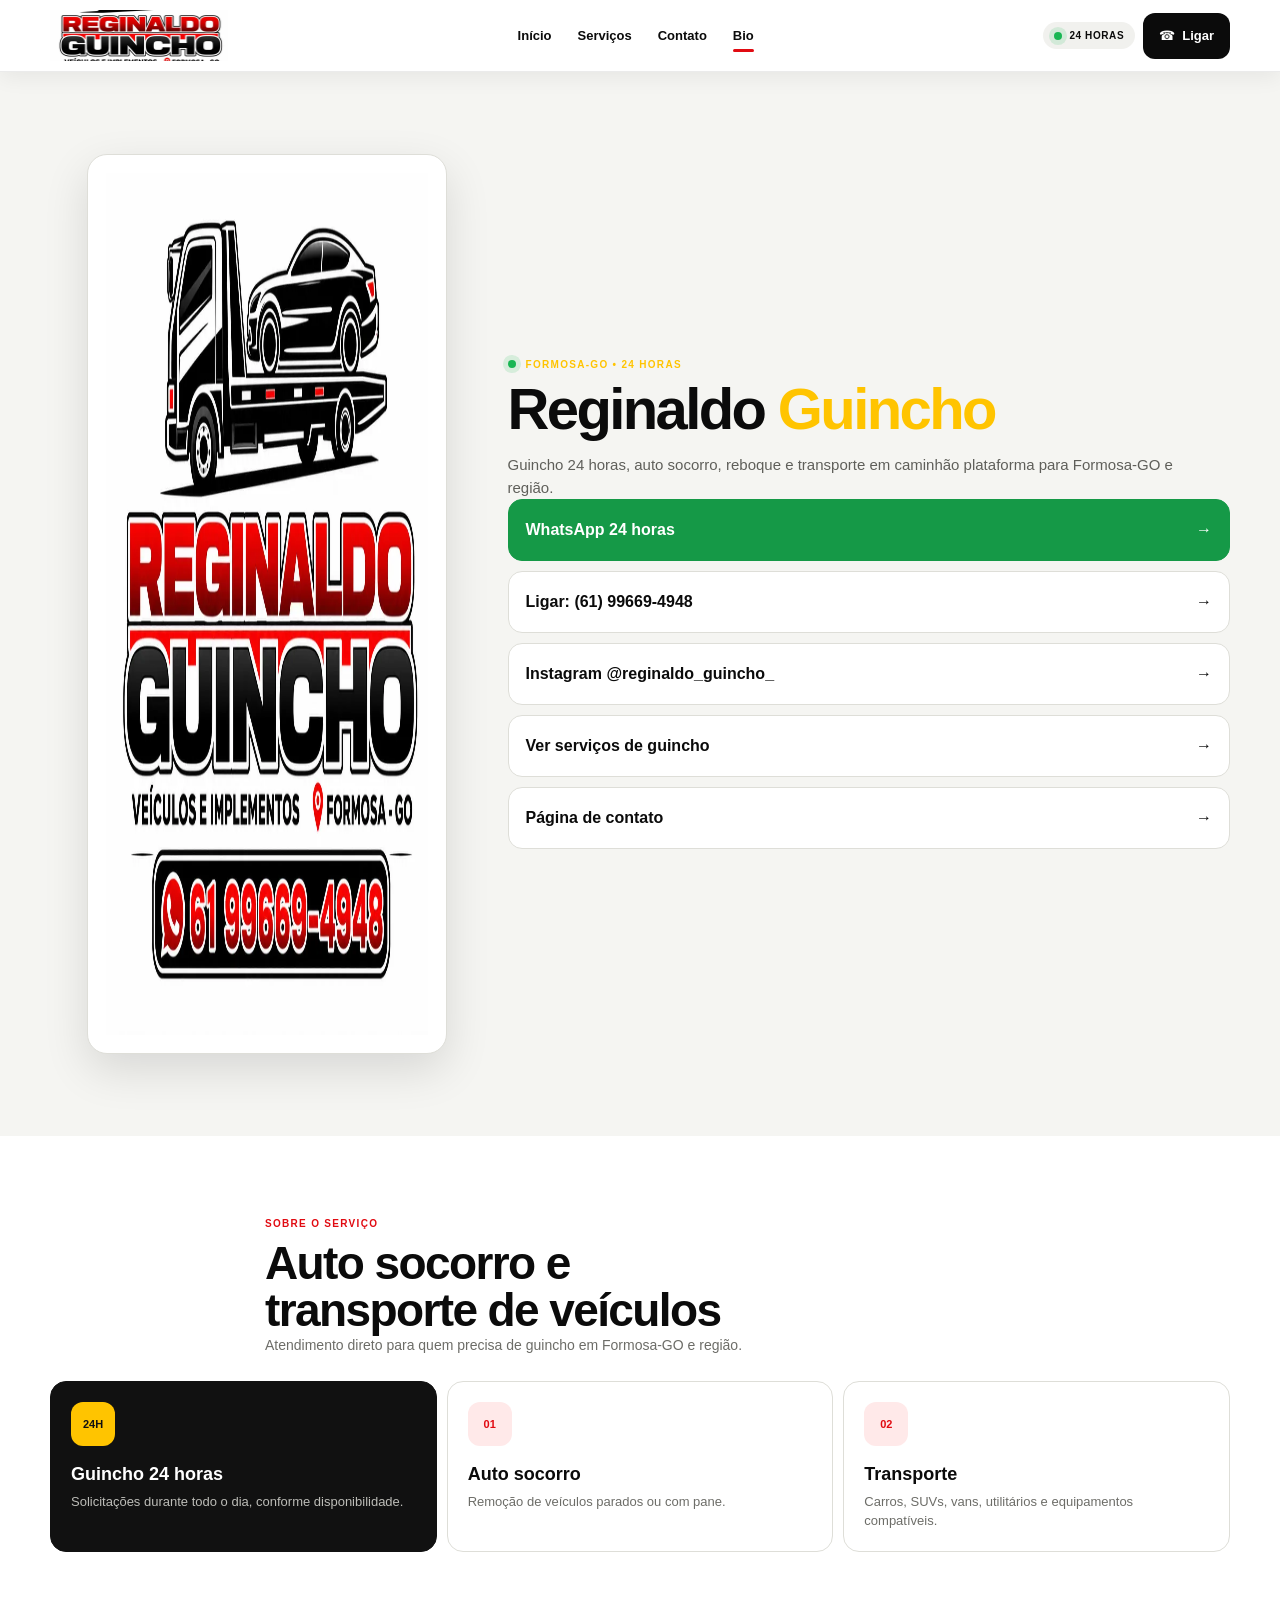
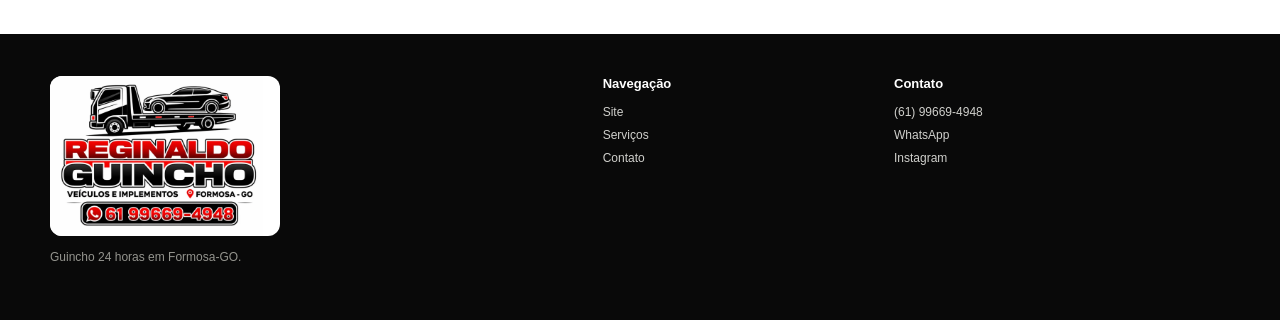
==== bio/index.html @ 0c622125 "feat: add bio link page" ====
<!doctype html><html lang="pt-BR"><head><meta charset="utf-8"><meta name="viewport" content="width=device-width,initial-scale=1,viewport-fit=cover"><title>Reginaldo Guincho | Bio e Links | Formosa-GO</title><meta name="description" content="Bio oficial do Reginaldo Guincho em Formosa-GO. Guincho 24 horas, auto socorro e reboque. Telefone e WhatsApp: (61) 99669-4948."><meta name="robots" content="index,follow,max-image-preview:large"><meta name="theme-color" content="#0b0b0b"><link rel="canonical" href="/bio/"><meta property="og:type" content="profile"><meta property="og:locale" content="pt_BR"><meta property="og:title" content="Reginaldo Guincho | Bio e Links"><meta property="og:description" content="Guincho 24h e auto socorro em Formosa-GO. (61) 99669-4948."><meta property="og:image" content="/assets/logo-reginaldo-guincho.webp"><link rel="icon" href="/assets/favicon-32.png"><link rel="stylesheet" href="/styles.css"><script type="application/ld+json">{"@context":"https://schema.org","@type":"ProfilePage","mainEntity":{"@type":"Organization","name":"Reginaldo Guincho","telephone":"+55 61 99669-4948","areaServed":"Formosa-GO e região","sameAs":["https://www.instagram.com/reginaldo_guincho_"]}}</script></head><body><header class="site-header"><div class="header-inner"><a class="brand" href="/"><img src="/assets/logo-cabecalho.webp" alt="Reginaldo Guincho" width="620" height="170"></a><nav class="desktop-nav" aria-label="Navegação principal"><a href="/">Início</a><a href="/servicos/">Serviços</a><a href="/contato/">Contato</a><a href="/bio/" aria-current="page">Bio</a></nav><div class="header-actions"><span class="open-24h"><i></i>24 HORAS</span><a class="header-call track-call" href="tel:+5561996694948">☎ <strong>Ligar</strong></a></div></div></header><main id="conteudo"><section class="content-section quick-help"><div class="page-width bio-profile"><img class="bio-logo" src="/assets/logo-reginaldo-guincho.webp" alt="Logo Reginaldo Guincho - Veículos e Implementos" width="1200" height="900"><div><p class="eyebrow"><span class="pulse-dot"></span>FORMOSA-GO • 24 HORAS</p><h1>Reginaldo <mark>Guincho</mark></h1><p class="hero-copy" style="color:#5f5f5a">Guincho 24 horas, auto socorro, reboque e transporte em caminhão plataforma para Formosa-GO e região.</p><div class="bio-links"><a class="bio-link primary track-whatsapp track-cta" data-location="bio_whatsapp" href="https://wa.me/5561996694948?text=Ol%C3%A1%2C%20Reginaldo!%20Preciso%20de%20guincho." target="_blank" rel="noopener noreferrer">WhatsApp 24 horas <span>→</span></a><a class="bio-link track-call track-cta" data-location="bio_phone" href="tel:+5561996694948">Ligar: (61) 99669-4948 <span>→</span></a><a class="bio-link track-instagram" data-location="bio_instagram" href="https://www.instagram.com/reginaldo_guincho_?utm_source=qr" target="_blank" rel="noopener noreferrer">Instagram @reginaldo_guincho_ <span>→</span></a><a class="bio-link" href="/servicos/">Ver serviços de guincho <span>→</span></a><a class="bio-link" href="/contato/">Página de contato <span>→</span></a></div></div></div></section><section class="content-section"><div class="page-width section-heading"><p class="kicker">SOBRE O SERVIÇO</p><h2>Auto socorro e transporte de veículos</h2><p>Atendimento direto para quem precisa de guincho em Formosa-GO e região.</p></div><div class="page-width services-grid"><article class="service-card featured"><span>24H</span><h3>Guincho 24 horas</h3><p>Solicitações durante todo o dia, conforme disponibilidade.</p></article><article class="service-card"><span>01</span><h3>Auto socorro</h3><p>Remoção de veículos parados ou com pane.</p></article><article class="service-card"><span>02</span><h3>Transporte</h3><p>Carros, SUVs, vans, utilitários e equipamentos compatíveis.</p></article></div></section></main><footer class="footer"><div class="page-width footer-grid"><div class="footer-brand"><img src="/assets/logo-reginaldo-guincho.webp" alt="Reginaldo Guincho" width="1200" height="900"><p>Guincho 24 horas em Formosa-GO.</p></div><nav class="footer-links"><strong>Navegação</strong><a href="/">Site</a><a href="/servicos/">Serviços</a><a href="/contato/">Contato</a></nav><div class="footer-contact"><strong>Contato</strong><a href="tel:+5561996694948">(61) 99669-4948</a><a href="https://wa.me/5561996694948">WhatsApp</a><a href="https://www.instagram.com/reginaldo_guincho_?utm_source=qr">Instagram</a></div></div></footer><nav class="mobile-contact-bar"><a class="mobile-call track-call" href="tel:+5561996694948">☎ <strong>LIGAR</strong></a><a class="mobile-whatsapp track-whatsapp" href="https://wa.me/5561996694948" target="_blank" rel="noopener noreferrer">◉ <strong>WHATSAPP</strong></a></nav><script src="/script.js" defer></script></body></html>
---- styles.css ----
:root{--black:#0b0b0b;--black2:#161616;--red:#e10b12;--red2:#a40006;--yellow:#ffc400;--green:#159947;--white:#fff;--off:#f5f5f2;--gray:#6d6d68;--line:#deded8;--max:1180px;--radius:18px;--shadow:0 16px 45px rgba(0,0,0,.12)}*{box-sizing:border-box}html{scroll-behavior:smooth;scroll-padding-top:82px}body{margin:0;padding-bottom:72px;overflow-x:hidden;background:var(--white);color:var(--black);font-family:Arial,Helvetica,sans-serif;-webkit-font-smoothing:antialiased}body.modal-open{overflow:hidden}img{display:block;max-width:100%}a{color:inherit;text-decoration:none}button{font:inherit}button,a{-webkit-tap-highlight-color:transparent}.page-width{width:min(calc(100% - 30px),var(--max));margin-inline:auto}.skip-link{position:fixed;z-index:9999;left:12px;top:-80px;padding:12px 16px;border-radius:10px;background:var(--yellow);font-weight:900}.skip-link:focus{top:12px}:focus-visible{outline:3px solid var(--yellow);outline-offset:3px}.site-header{position:sticky;z-index:80;top:0;height:72px;border-bottom:1px solid rgba(0,0,0,.08);background:rgba(255,255,255,.96);backdrop-filter:blur(14px);box-shadow:0 6px 20px rgba(0,0,0,.06)}.header-inner{width:min(calc(100% - 24px),var(--max));height:100%;margin:auto;display:flex;align-items:center;justify-content:space-between;gap:14px}.brand{display:flex;align-items:center;min-width:0}.brand img{width:150px;height:52px;object-fit:contain;object-position:left center}.desktop-nav{display:none;align-items:center;gap:26px;font-size:13px;font-weight:800}.desktop-nav a{position:relative;padding:26px 0}.desktop-nav a[aria-current=page]:after,.desktop-nav a:hover:after{content:"";position:absolute;left:0;right:0;bottom:17px;height:3px;border-radius:3px;background:var(--red)}.header-actions{display:flex;align-items:center;gap:8px}.open-24h{display:none;align-items:center;gap:7px;padding:8px 11px;border-radius:999px;background:#f1f1ee;font-size:10px;font-weight:900;letter-spacing:.06em}.open-24h i,.status-live,.pulse-dot{width:8px;height:8px;border-radius:50%;background:#19b653;box-shadow:0 0 0 5px rgba(25,182,83,.14)}.header-call{min-height:46px;display:flex;align-items:center;gap:7px;padding:0 13px;border-radius:12px;color:#fff;background:var(--black);font-size:13px}.hero{background:var(--black)}.hero-media{position:relative;height:240px;overflow:hidden;background:#222}.hero-media:after{content:"";position:absolute;inset:35% 0 0;background:linear-gradient(transparent,rgba(0,0,0,.68));pointer-events:none}.hero-media img{width:100%;height:100%;object-fit:cover;object-position:center}.photo-label{position:absolute;z-index:2;left:14px;bottom:12px;padding:7px 9px;border:1px solid rgba(255,255,255,.25);border-radius:8px;color:#fff;background:rgba(0,0,0,.58);font-size:9px;font-weight:900;letter-spacing:.1em}.hero-panel{color:#fff;background:radial-gradient(circle at 90% 10%,#2a2a2a 0,#0b0b0b 42%)}.hero-content{padding:28px 0 34px}.eyebrow,.kicker{margin:0 0 11px;color:var(--red);font-size:10px;font-weight:900;letter-spacing:.13em;text-transform:uppercase}.eyebrow{display:flex;align-items:center;gap:10px;color:var(--yellow)}h1,h2,h3,p{overflow-wrap:anywhere}h1{max-width:780px;margin:0;font-size:clamp(38px,10.5vw,58px);line-height:.97;letter-spacing:-.045em;text-wrap:balance}h1 mark{padding:0;color:var(--yellow);background:none}.hero-copy{max-width:680px;margin:16px 0 0;color:#d3d3ce;font-size:15px;line-height:1.55}.hero-actions{display:grid;gap:10px;margin-top:23px}.action-button{min-height:66px;display:flex;align-items:center;gap:12px;padding:10px 14px;border-radius:15px;font-weight:900;box-shadow:0 12px 26px rgba(0,0,0,.2)}.action-icon{flex:0 0 42px;width:42px;height:42px;display:grid;place-items:center;border-radius:50%;font-size:20px}.action-button small,.action-button strong{display:block}.action-button small{margin-bottom:3px;font-size:9px;letter-spacing:.08em}.action-button strong{font-size:17px}.action-call{color:#0b0b0b;background:linear-gradient(135deg,#ffd64a,var(--yellow))}.action-call .action-icon{color:#fff;background:#0b0b0b}.action-whatsapp{color:#fff;background:linear-gradient(135deg,#22bf5c,#087e35)}.action-whatsapp .action-icon{color:#087e35;background:#fff}.hero-trust{display:grid;grid-template-columns:1fr 1fr;gap:9px 12px;margin:20px 0 0;padding:0;list-style:none;color:#e8e8e4;font-size:11px;font-weight:800}.emergency-strip{border-bottom:1px solid var(--line);background:#fff}.emergency-grid{display:grid;grid-template-columns:1fr 1fr}.emergency-grid>div{min-height:82px;display:flex;align-items:center;gap:10px;padding:14px 7px;border-bottom:1px solid #eee}.emergency-grid>div:nth-child(odd){border-right:1px solid #eee}.emergency-grid>div>span{flex:0 0 31px;display:grid;place-items:center;width:31px;height:31px;border-radius:10px;color:var(--red);background:#fff0f0;font-weight:900}.emergency-grid p,.emergency-grid small,.emergency-grid strong{margin:0;display:block}.emergency-grid small{color:#8a8a84;font-size:8px;font-weight:900;letter-spacing:.09em}.emergency-grid strong{margin-top:3px;font-size:11px}.content-section{padding:58px 0}.split-heading,.local-layout{display:grid;gap:18px}.split-heading h2,.section-heading h2,.local-layout h2{margin:0;font-size:clamp(30px,8.7vw,46px);line-height:1.02;letter-spacing:-.035em;text-wrap:balance}.split-heading>p,.section-heading>p:last-child,.local-layout>div>p{margin:0;color:var(--gray);font-size:14px;line-height:1.58}.section-heading{max-width:750px;margin-bottom:25px}.steps-grid,.services-grid{display:grid;gap:10px}.steps-grid article{display:flex;align-items:center;gap:14px;min-height:90px;padding:15px;border:1px solid var(--line);border-radius:15px;background:#fff}.steps-grid article>span{flex:0 0 43px;display:grid;place-items:center;width:43px;height:43px;border-radius:13px;color:#fff;background:#111;font-size:12px;font-weight:900}.steps-grid h3,.steps-grid p{margin:0}.steps-grid h3{font-size:15px}.steps-grid p{margin-top:4px;color:var(--gray);font-size:12px;line-height:1.4}.wide-cta,.outline-cta{min-height:56px;display:flex;align-items:center;justify-content:space-between;margin-top:12px;padding:0 18px;border-radius:13px;font-size:14px;font-weight:900}.wide-cta{color:#fff;background:var(--green)}.outline-cta{border:2px solid #111;background:#fff}.services-preview,.quick-help,.faq-section{background:var(--off)}.services-grid{grid-template-columns:1fr}.service-card{min-height:152px;padding:20px;border:1px solid var(--line);border-radius:16px;background:#fff}.service-card>span{display:grid;place-items:center;width:44px;height:44px;margin-bottom:18px;border-radius:12px;color:var(--red);background:#ffe9e9;font-size:11px;font-weight:900}.service-card h3,.service-card p{margin:0}.service-card h3{font-size:18px}.service-card p{margin-top:8px;color:var(--gray);font-size:13px;line-height:1.45}.service-card.featured{color:#fff;border-color:#111;background:#111}.service-card.featured>span{color:#111;background:var(--yellow)}.service-card.featured p{color:#bdbdb8}.center-action{display:flex;justify-content:center;margin-top:12px}.gallery-section{color:#fff;background:#111}.light-heading .kicker{color:var(--yellow)}.light-heading>p:last-child{color:#aaa}.gallery-grid{display:grid;grid-template-columns:1fr 1fr;gap:8px}.gallery-item{position:relative;min-width:0;aspect-ratio:1/.86;padding:0;overflow:hidden;border:0;border-radius:13px;cursor:zoom-in;background:#2b2b2b}.gallery-main{grid-column:1/-1;aspect-ratio:16/10}.gallery-item img{width:100%;height:100%;object-fit:cover}.gallery-item:after{content:"";position:absolute;inset:45% 0 0;background:linear-gradient(transparent,rgba(0,0,0,.78));pointer-events:none}.gallery-item>span{position:absolute;z-index:2;left:10px;right:9px;bottom:9px;display:flex;align-items:center;justify-content:space-between;gap:8px;color:#fff;font-size:10px;font-weight:900;text-align:left}.gallery-item b{display:grid;place-items:center;width:26px;height:26px;border-radius:50%;background:rgba(255,255,255,.18);font-size:16px}.local-section{background:#fff}.contact-card{padding:22px;border-radius:18px;color:#fff;background:#111;box-shadow:var(--shadow)}.contact-card-label{display:inline-block;margin-bottom:11px;color:var(--yellow);font-size:9px;font-weight:900;letter-spacing:.11em}.contact-card h3{margin:0 0 15px;font-size:24px}.contact-line{min-height:53px;display:flex;align-items:center;gap:11px;margin-top:8px;padding:0 14px;border-radius:12px;background:#242424}.contact-line.whatsapp{background:#087e35}.contact-line.instagram{background:#343434}.faq-list{display:grid;gap:8px}.faq-list details{border:1px solid var(--line);border-radius:14px;background:#fff}.faq-list summary{padding:17px;cursor:pointer;font-size:14px;font-weight:900}.faq-list p{margin:0;padding:0 17px 17px;color:var(--gray);font-size:13px;line-height:1.5}.footer{padding:42px 0 92px;color:#d7d7d2;background:#090909}.footer-grid{display:grid;gap:30px}.footer-brand img{width:230px;max-height:160px;object-fit:contain;object-position:left center;background:#fff;border-radius:12px}.footer-brand p{max-width:400px;color:#94948e;font-size:12px;line-height:1.5}.footer-links,.footer-contact{display:flex;flex-direction:column;gap:9px;font-size:12px}.footer-links strong,.footer-contact strong{margin-bottom:5px;color:#fff;font-size:13px}.footer-links a,.footer-contact a{color:#d0d0cc}.footer-contact span{color:#8e8e88}.footer-bottom{margin-top:28px;padding-top:18px;border-top:1px solid #272727;color:#777;font-size:11px}.mobile-contact-bar{position:fixed;z-index:90;left:0;right:0;bottom:0;height:64px;padding-bottom:env(safe-area-inset-bottom);display:grid;grid-template-columns:1fr 1.18fr;box-shadow:0 -8px 25px rgba(0,0,0,.2)}.mobile-contact-bar a{display:flex;align-items:center;justify-content:center;gap:8px;color:#fff;font-size:12px}.mobile-call{background:#111}.mobile-whatsapp{background:#0a8e3d}.lightbox[hidden]{display:none}.lightbox{position:fixed;z-index:999;inset:0;display:grid;place-items:center;padding:18px;background:rgba(0,0,0,.92)}.lightbox figure{max-width:960px;margin:0;color:#fff}.lightbox img{max-height:78vh;border-radius:13px}.lightbox figcaption{padding-top:10px;text-align:center;font-size:12px}.lightbox-close{position:fixed;top:15px;right:15px;width:45px;height:45px;border:0;border-radius:50%;color:#111;background:#fff;font-size:26px}.page-hero{padding:44px 0;color:#fff;background:#111}.page-hero-grid{display:grid;gap:28px}.page-hero h1{font-size:clamp(36px,9vw,58px)}.page-hero p{max-width:680px;color:#c8c8c3;line-height:1.55}.page-hero-actions{display:grid;gap:10px;margin-top:20px}.page-hero-image{overflow:hidden;border-radius:18px;box-shadow:0 20px 45px rgba(0,0,0,.25)}.page-hero-image img{width:100%;aspect-ratio:16/10;object-fit:cover}.service-detail-list{display:grid;gap:10px}.service-detail-list article{display:grid;grid-template-columns:54px 1fr;gap:15px;padding:18px;border:1px solid var(--line);border-radius:16px;background:#fff}.service-detail-icon{display:grid;place-items:center;width:50px;height:50px;border-radius:14px;color:#fff;background:#111;font-size:11px;font-weight:900}.service-detail-list h2,.service-detail-list p{margin:0}.service-detail-list h2{font-size:19px}.service-detail-list p{margin-top:7px;color:var(--gray);font-size:13px;line-height:1.5}.keyword-line{font-size:11px!important;font-weight:700}.dark-section{color:#fff;background:#111}.dark-section .split-heading>p{color:#aaa}.info-cards{display:grid;grid-template-columns:1fr 1fr;gap:9px}.info-cards article{padding:17px;border:1px solid #303030;border-radius:14px;background:#191919}.info-cards strong{color:var(--yellow);font-size:11px}.info-cards h3{margin:10px 0 0;font-size:15px}.info-cards p{margin:6px 0 0;color:#aaa;font-size:11px;line-height:1.4}.bio-links{display:grid;gap:10px}.bio-link{min-height:62px;display:flex;align-items:center;justify-content:space-between;padding:0 17px;border:1px solid var(--line);border-radius:14px;background:#fff;font-weight:900}.bio-link.primary{color:#fff;border-color:var(--green);background:var(--green)}.bio-profile{display:grid;gap:24px;align-items:center}.bio-logo{max-width:360px;margin:auto;padding:18px;border:1px solid var(--line);border-radius:20px;background:#fff;box-shadow:var(--shadow)}.contact-methods{display:grid;gap:10px}.contact-method{padding:18px;border:1px solid var(--line);border-radius:16px;background:#fff}.contact-method small,.contact-method strong{display:block}.contact-method small{color:var(--gray);font-size:10px;font-weight:900;letter-spacing:.09em}.contact-method strong{margin-top:7px;font-size:20px}.not-found{min-height:70vh;display:grid;place-items:center;padding:50px 0;text-align:center}.not-found h1{margin:auto;font-size:70px}.not-found p{color:var(--gray)}@media(min-width:700px){body{padding-bottom:0}.brand img{width:178px}.open-24h{display:flex}.hero-media{height:380px}.hero-actions,.page-hero-actions{grid-template-columns:1fr 1fr;max-width:760px}.hero-trust{grid-template-columns:repeat(4,auto);justify-content:start;gap:20px}.emergency-grid{grid-template-columns:repeat(4,1fr)}.emergency-grid>div{border-bottom:0;border-right:1px solid #eee!important}.emergency-grid>div:last-child{border-right:0!important}.split-heading{grid-template-columns:1.2fr .8fr;align-items:end}.steps-grid{grid-template-columns:repeat(3,1fr)}.steps-grid article{min-height:112px}.services-grid{grid-template-columns:repeat(3,1fr)}.gallery-grid{grid-template-columns:repeat(4,1fr)}.gallery-main{grid-column:span 2;grid-row:span 2}.local-layout{grid-template-columns:1.25fr .75fr;align-items:center}.footer-grid{grid-template-columns:1.4fr .7fr .9fr}.mobile-contact-bar{display:none}.footer{padding-bottom:42px}.page-hero-grid{grid-template-columns:1.05fr .95fr;align-items:center}.info-cards{grid-template-columns:repeat(4,1fr)}.contact-methods{grid-template-columns:repeat(3,1fr)}.bio-profile{grid-template-columns:.75fr 1.25fr}}@media(min-width:940px){.desktop-nav{display:flex}.header-call{padding-inline:16px}.hero{display:grid;grid-template-columns:1fr 1fr;min-height:620px}.hero-media{height:auto;min-height:620px;order:2}.hero-panel{display:flex;align-items:center}.hero-content{padding:70px 0}.hero-panel .page-width{width:min(calc(100% - 50px),560px);margin-left:auto;margin-right:25px}.hero h1{font-size:62px}.content-section{padding:82px 0}.service-detail-list article{grid-template-columns:70px 1fr;padding:24px}.service-detail-icon{width:58px;height:58px}.service-detail-list h2{font-size:23px}}
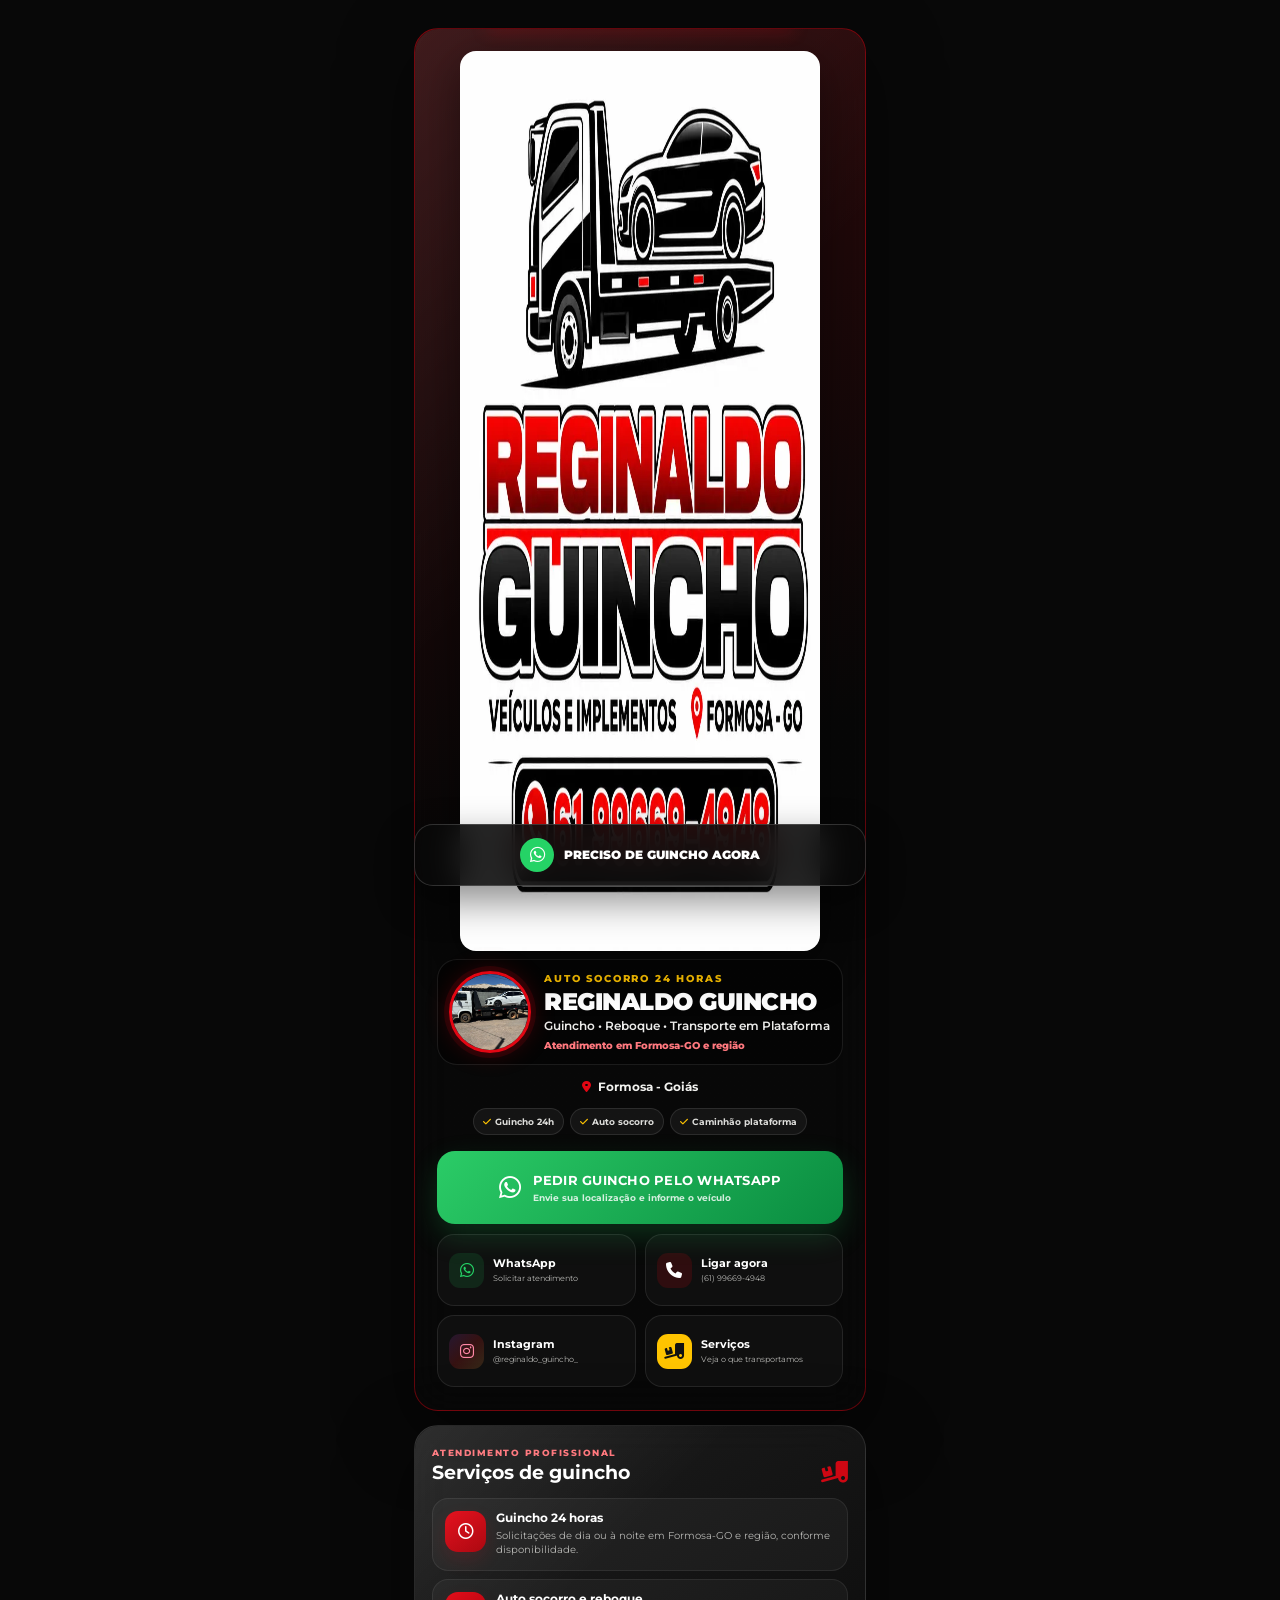
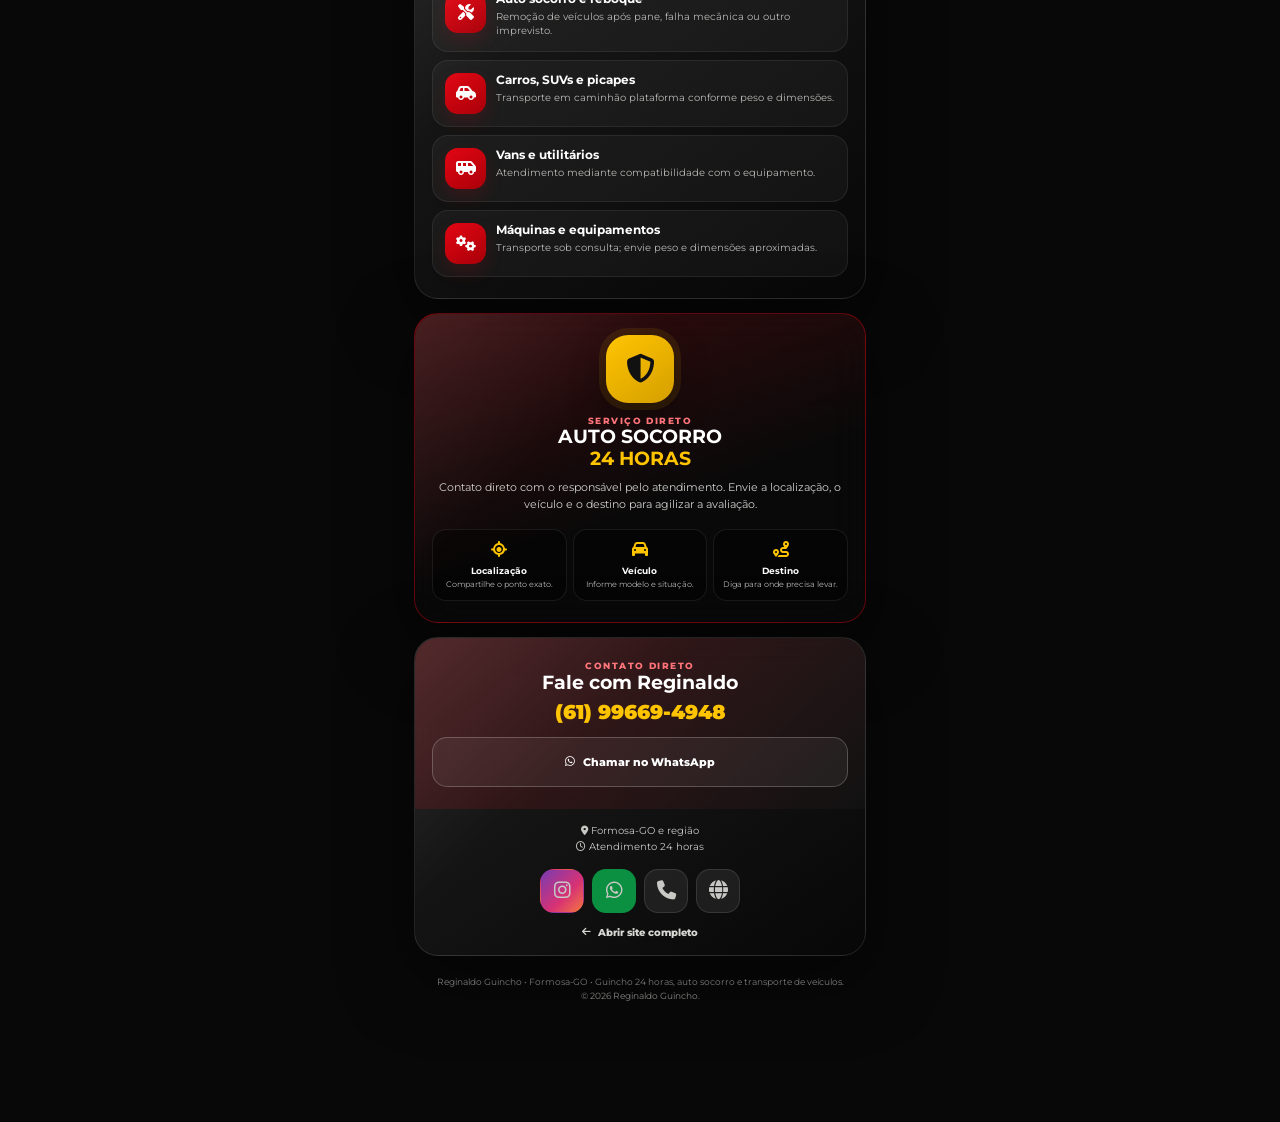
==== commit dd06bc28: "Refaz a bio no padrão visual de referência e adiciona ícones sociais reais" ====
--- a/bio/index.html
+++ b/bio/index.html
@@ -1 +1 @@
-<!doctype html><html lang="pt-BR"><head><meta charset="utf-8"><meta name="viewport" content="width=device-width,initial-scale=1,viewport-fit=cover"><title>Reginaldo Guincho | Bio e Links | Formosa-GO</title><meta name="description" content="Bio oficial do Reginaldo Guincho em Formosa-GO. Guincho 24 horas, auto socorro e reboque. Telefone e WhatsApp: (61) 99669-4948."><meta name="robots" content="index,follow,max-image-preview:large"><meta name="theme-color" content="#0b0b0b"><link rel="canonical" href="/bio/"><meta property="og:type" content="profile"><meta property="og:locale" content="pt_BR"><meta property="og:title" content="Reginaldo Guincho | Bio e Links"><meta property="og:description" content="Guincho 24h e auto socorro em Formosa-GO. (61) 99669-4948."><meta property="og:image" content="/assets/logo-reginaldo-guincho.webp"><link rel="icon" href="/assets/favicon-32.png"><link rel="stylesheet" href="/styles.css"><script type="application/ld+json">{"@context":"https://schema.org","@type":"ProfilePage","mainEntity":{"@type":"Organization","name":"Reginaldo Guincho","telephone":"+55 61 99669-4948","areaServed":"Formosa-GO e região","sameAs":["https://www.instagram.com/reginaldo_guincho_"]}}</script></head><body><header class="site-header"><div class="header-inner"><a class="brand" href="/"><img src="/assets/logo-cabecalho.webp" alt="Reginaldo Guincho" width="620" height="170"></a><nav class="desktop-nav" aria-label="Navegação principal"><a href="/">Início</a><a href="/servicos/">Serviços</a><a href="/contato/">Contato</a><a href="/bio/" aria-current="page">Bio</a></nav><div class="header-actions"><span class="open-24h"><i></i>24 HORAS</span><a class="header-call track-call" href="tel:+5561996694948">☎ <strong>Ligar</strong></a></div></div></header><main id="conteudo"><section class="content-section quick-help"><div class="page-width bio-profile"><img class="bio-logo" src="/assets/logo-reginaldo-guincho.webp" alt="Logo Reginaldo Guincho - Veículos e Implementos" width="1200" height="900"><div><p class="eyebrow"><span class="pulse-dot"></span>FORMOSA-GO • 24 HORAS</p><h1>Reginaldo <mark>Guincho</mark></h1><p class="hero-copy" style="color:#5f5f5a">Guincho 24 horas, auto socorro, reboque e transporte em caminhão plataforma para Formosa-GO e região.</p><div class="bio-links"><a class="bio-link primary track-whatsapp track-cta" data-location="bio_whatsapp" href="https://wa.me/5561996694948?text=Ol%C3%A1%2C%20Reginaldo!%20Preciso%20de%20guincho." target="_blank" rel="noopener noreferrer">WhatsApp 24 horas <span>→</span></a><a class="bio-link track-call track-cta" data-location="bio_phone" href="tel:+5561996694948">Ligar: (61) 99669-4948 <span>→</span></a><a class="bio-link track-instagram" data-location="bio_instagram" href="https://www.instagram.com/reginaldo_guincho_?utm_source=qr" target="_blank" rel="noopener noreferrer">Instagram @reginaldo_guincho_ <span>→</span></a><a class="bio-link" href="/servicos/">Ver serviços de guincho <span>→</span></a><a class="bio-link" href="/contato/">Página de contato <span>→</span></a></div></div></div></section><section class="content-section"><div class="page-width section-heading"><p class="kicker">SOBRE O SERVIÇO</p><h2>Auto socorro e transporte de veículos</h2><p>Atendimento direto para quem precisa de guincho em Formosa-GO e região.</p></div><div class="page-width services-grid"><article class="service-card featured"><span>24H</span><h3>Guincho 24 horas</h3><p>Solicitações durante todo o dia, conforme disponibilidade.</p></article><article class="service-card"><span>01</span><h3>Auto socorro</h3><p>Remoção de veículos parados ou com pane.</p></article><article class="service-card"><span>02</span><h3>Transporte</h3><p>Carros, SUVs, vans, utilitários e equipamentos compatíveis.</p></article></div></section></main><footer class="footer"><div class="page-width footer-grid"><div class="footer-brand"><img src="/assets/logo-reginaldo-guincho.webp" alt="Reginaldo Guincho" width="1200" height="900"><p>Guincho 24 horas em Formosa-GO.</p></div><nav class="footer-links"><strong>Navegação</strong><a href="/">Site</a><a href="/servicos/">Serviços</a><a href="/contato/">Contato</a></nav><div class="footer-contact"><strong>Contato</strong><a href="tel:+5561996694948">(61) 99669-4948</a><a href="https://wa.me/5561996694948">WhatsApp</a><a href="https://www.instagram.com/reginaldo_guincho_?utm_source=qr">Instagram</a></div></div></footer><nav class="mobile-contact-bar"><a class="mobile-call track-call" href="tel:+5561996694948">☎ <strong>LIGAR</strong></a><a class="mobile-whatsapp track-whatsapp" href="https://wa.me/5561996694948" target="_blank" rel="noopener noreferrer">◉ <strong>WHATSAPP</strong></a></nav><script src="/script.js" defer></script></body></html>+<!doctype html><html lang="pt-BR"><head><meta charset="utf-8"><meta name="viewport" content="width=device-width,initial-scale=1,viewport-fit=cover"><title>Reginaldo Guincho | Bio Oficial | Guincho 24h Formosa-GO</title><meta name="description" content="Bio oficial do Reginaldo Guincho em Formosa-GO. Guincho 24 horas, auto socorro, reboque e transporte. Telefone e WhatsApp: (61) 99669-4948. Instagram @reginaldo_guincho_."><meta name="robots" content="index,follow,max-image-preview:large"><meta name="theme-color" content="#070707"><link rel="canonical" href="/bio/"><meta property="og:type" content="profile"><meta property="og:locale" content="pt_BR"><meta property="og:title" content="Reginaldo Guincho | Bio e Contatos"><meta property="og:description" content="Guincho 24h e auto socorro em Formosa-GO. (61) 99669-4948."><meta property="og:image" content="/assets/logo-reginaldo-guincho.webp"><link rel="icon" href="/assets/favicon-32.png"><link rel="preconnect" href="https://fonts.googleapis.com"><link rel="preconnect" href="https://fonts.gstatic.com" crossorigin><link rel="preconnect" href="https://cdnjs.cloudflare.com" crossorigin><link href="https://fonts.googleapis.com/css2?family=Montserrat:wght@400;500;600;700;800;900&display=swap" rel="stylesheet"><link rel="stylesheet" href="https://cdnjs.cloudflare.com/ajax/libs/font-awesome/6.5.2/css/all.min.css"><link rel="stylesheet" href="/bio/bio.css"><script type="application/ld+json">{"@context":"https://schema.org","@type":"ProfilePage","name":"Bio Reginaldo Guincho","mainEntity":{"@type":"AutomotiveBusiness","name":"Reginaldo Guincho","telephone":"+55 61 99669-4948","description":"Guincho 24 horas, auto socorro, reboque e transporte de veículos em Formosa-GO e região.","areaServed":"Formosa-GO e região","sameAs":["https://www.instagram.com/reginaldo_guincho_"]}}</script></head><body><main class="bio-app"><header class="bio-glass bio-hero reveal visible"><img class="bio-logo" src="/assets/logo-reginaldo-guincho.webp" alt="Reginaldo Guincho - Veículos e Implementos" width="1200" height="900"><div class="bio-identity"><div class="bio-avatar"><img src="/assets/hero-carro.webp" alt="Caminhão plataforma do Reginaldo Guincho"></div><div><div class="bio-eyebrow">Auto Socorro 24 Horas</div><h1>REGINALDO GUINCHO</h1><div class="bio-role">Guincho • Reboque • Transporte em Plataforma</div><div class="bio-slogan">Atendimento em Formosa-GO e região</div></div></div><div class="bio-location"><i class="fa-solid fa-location-dot"></i><strong>Formosa - Goiás</strong></div><div class="bio-trust"><span><i class="fa-solid fa-check"></i>Guincho 24h</span><span><i class="fa-solid fa-check"></i>Auto socorro</span><span><i class="fa-solid fa-check"></i>Caminhão plataforma</span></div><a class="bio-cta track-whatsapp track-cta" data-location="bio_main_whatsapp" href="https://wa.me/5561996694948?text=Ol%C3%A1%2C%20Reginaldo!%20Preciso%20de%20um%20guincho.%20Minha%20localiza%C3%A7%C3%A3o%20%C3%A9%3A%20____%20Ve%C3%ADculo%3A%20____" target="_blank" rel="noopener noreferrer" aria-label="Pedir guincho pelo WhatsApp"><i class="fa-brands fa-whatsapp"></i><span><strong>PEDIR GUINCHO PELO WHATSAPP</strong><small>Envie sua localização e informe o veículo</small></span></a><div class="bio-quick"><a class="bio-action wa track-whatsapp" data-location="bio_quick_whatsapp" href="https://wa.me/5561996694948" target="_blank" rel="noopener noreferrer"><span class="icon"><i class="fa-brands fa-whatsapp"></i></span><span><strong>WhatsApp</strong><small>Solicitar atendimento</small></span></a><a class="bio-action track-call" data-location="bio_quick_phone" href="tel:+5561996694948"><span class="icon"><i class="fa-solid fa-phone"></i></span><span><strong>Ligar agora</strong><small>(61) 99669-4948</small></span></a><a class="bio-action ig track-instagram" data-location="bio_quick_instagram" href="https://www.instagram.com/reginaldo_guincho_?utm_source=bio" target="_blank" rel="noopener noreferrer"><span class="icon"><i class="fa-brands fa-instagram"></i></span><span><strong>Instagram</strong><small>@reginaldo_guincho_</small></span></a><a class="bio-action service" href="/servicos/"><span class="icon"><i class="fa-solid fa-truck-ramp-box"></i></span><span><strong>Serviços</strong><small>Veja o que transportamos</small></span></a></div></header><section class="bio-glass bio-section reveal" id="servicos"><div class="bio-section-head"><div><div class="bio-kicker">Atendimento profissional</div><h2>Serviços de guincho</h2></div><i class="fa-solid fa-truck-ramp-box"></i></div><div class="bio-service-list"><article class="bio-service"><span class="bio-service-icon"><i class="fa-regular fa-clock"></i></span><div><h3>Guincho 24 horas</h3><p>Solicitações de dia ou à noite em Formosa-GO e região, conforme disponibilidade.</p></div></article><article class="bio-service"><span class="bio-service-icon"><i class="fa-solid fa-screwdriver-wrench"></i></span><div><h3>Auto socorro e reboque</h3><p>Remoção de veículos após pane, falha mecânica ou outro imprevisto.</p></div></article><article class="bio-service"><span class="bio-service-icon"><i class="fa-solid fa-car-side"></i></span><div><h3>Carros, SUVs e picapes</h3><p>Transporte em caminhão plataforma conforme peso e dimensões.</p></div></article><article class="bio-service"><span class="bio-service-icon"><i class="fa-solid fa-van-shuttle"></i></span><div><h3>Vans e utilitários</h3><p>Atendimento mediante compatibilidade com o equipamento.</p></div></article><article class="bio-service"><span class="bio-service-icon"><i class="fa-solid fa-gears"></i></span><div><h3>Máquinas e equipamentos</h3><p>Transporte sob consulta; envie peso e dimensões aproximadas.</p></div></article></div></section><section class="bio-glass bio-section bio-feature reveal"><div class="bio-feature-icon"><i class="fa-solid fa-shield-halved"></i></div><div class="bio-kicker">Serviço direto</div><h2>AUTO SOCORRO <span>24 HORAS</span></h2><p>Contato direto com o responsável pelo atendimento. Envie a localização, o veículo e o destino para agilizar a avaliação.</p><div class="bio-benefits"><div class="bio-benefit"><i class="fa-solid fa-location-crosshairs"></i><strong>Localização</strong><small>Compartilhe o ponto exato.</small></div><div class="bio-benefit"><i class="fa-solid fa-car"></i><strong>Veículo</strong><small>Informe modelo e situação.</small></div><div class="bio-benefit"><i class="fa-solid fa-route"></i><strong>Destino</strong><small>Diga para onde precisa levar.</small></div></div></section><section class="bio-glass bio-section bio-contact reveal"><div class="bio-contact-top"><div class="bio-kicker">Contato direto</div><h2>Fale com Reginaldo</h2><a class="bio-phone track-call" data-location="bio_contact_phone" href="tel:+5561996694948">(61) 99669-4948</a><a class="bio-outline track-whatsapp" data-location="bio_contact_whatsapp" href="https://wa.me/5561996694948" target="_blank" rel="noopener noreferrer"><i class="fa-brands fa-whatsapp"></i> Chamar no WhatsApp</a></div><div class="bio-contact-meta"><div><i class="fa-solid fa-location-dot"></i> Formosa-GO e região</div><div><i class="fa-regular fa-clock"></i> Atendimento 24 horas</div><div class="bio-socials" aria-label="Redes sociais e contato"><a class="instagram track-instagram" data-location="bio_social_instagram" href="https://www.instagram.com/reginaldo_guincho_?utm_source=bio" target="_blank" rel="noopener noreferrer" aria-label="Instagram"><i class="fa-brands fa-instagram"></i></a><a class="whatsapp track-whatsapp" data-location="bio_social_whatsapp" href="https://wa.me/5561996694948" target="_blank" rel="noopener noreferrer" aria-label="WhatsApp"><i class="fa-brands fa-whatsapp"></i></a><a class="track-call" data-location="bio_social_phone" href="tel:+5561996694948" aria-label="Telefone"><i class="fa-solid fa-phone"></i></a><a href="/" aria-label="Site completo"><i class="fa-solid fa-globe"></i></a></div><a class="bio-home-link" href="/"><i class="fa-solid fa-arrow-left"></i> Abrir site completo</a></div></section><footer class="bio-footer">Reginaldo Guincho • Formosa-GO • Guincho 24 horas, auto socorro e transporte de veículos.<br>© <span id="current-year">2026</span> Reginaldo Guincho.</footer></main><a class="bio-floating track-whatsapp track-cta" data-location="bio_floating_whatsapp" href="https://wa.me/5561996694948?text=Ol%C3%A1%2C%20Reginaldo!%20Preciso%20de%20guincho." target="_blank" rel="noopener noreferrer"><i class="fa-brands fa-whatsapp"></i> PRECISO DE GUINCHO AGORA</a><script src="/script.js" defer></script></body></html>
--- a/bio/bio.css
+++ b/bio/bio.css
@@ -0,0 +1 @@
+:root{--bio-black:#070707;--bio-panel:rgba(20,20,20,.78);--bio-panel-2:rgba(34,34,34,.62);--bio-red:#e30613;--bio-red-dark:#a90009;--bio-yellow:#ffc400;--bio-white:#fff;--bio-muted:#b7b7b4;--bio-green:#25d366;--bio-radius:24px;--bio-shadow:0 22px 70px rgba(0,0,0,.5);}*,*::before,*::after{box-sizing:border-box;}html{scroll-behavior:smooth;background:#050505;}body{margin:0;min-width:320px;min-height:100vh;overflow-x:clip;color:var(--bio-white);font-family:"Montserrat",Arial,Helvetica,sans-serif;background:#080808;-webkit-font-smoothing:antialiased;}body::before{content:"";position:fixed;z-index:-3;inset:0;background:linear-gradient(180deg,rgba(10,10,10,.32),rgba(5,5,5,.8)),url('/assets/noturno.webp') center/cover no-repeat;}body::after{content:"";position:fixed;z-index:-2;inset:0;background:radial-gradient(circle at 50% 3%,rgba(227,6,19,.2),transparent 38%),linear-gradient(180deg,rgba(255,255,255,.015),rgba(0,0,0,.15));}a{color:inherit;text-decoration:none;}img{display:block;max-width:100%;}button,a{-webkit-tap-highlight-color:transparent;}button{font:inherit;}.bio-app{width:min(100%,480px);margin:auto;padding:14px 14px 112px;}.bio-glass{position:relative;overflow:hidden;border:1px solid rgba(255,255,255,.1);border-radius:var(--bio-radius);background:linear-gradient(145deg,rgba(34,34,34,.84),rgba(8,8,8,.76));box-shadow:var(--bio-shadow);backdrop-filter:blur(20px);-webkit-backdrop-filter:blur(20px);}.bio-glass::before{content:"";position:absolute;inset:0;pointer-events:none;border-radius:inherit;background:linear-gradient(135deg,rgba(255,255,255,.08),transparent 35%);}.bio-hero{padding:22px 18px 21px;text-align:center;border-color:rgba(227,6,19,.42);background:linear-gradient(160deg,rgba(55,10,12,.88),rgba(8,8,8,.88) 55%);}.bio-hero::after{content:"";position:absolute;left:16%;right:16%;top:-2px;height:2px;background:linear-gradient(90deg,transparent,var(--bio-red),transparent);box-shadow:0 0 16px var(--bio-red);}.bio-logo{width:min(100%,360px);margin:-4px auto 6px;border-radius:16px;filter:drop-shadow(0 12px 24px rgba(0,0,0,.45));}.bio-identity{display:flex;align-items:center;gap:13px;margin:8px 0 14px;padding:11px;border:1px solid rgba(255,255,255,.09);border-radius:20px;background:rgba(0,0,0,.34);text-align:left;}.bio-avatar{position:relative;flex:0 0 82px;width:82px;height:82px;overflow:hidden;border:3px solid var(--bio-red);border-radius:50%;box-shadow:0 0 0 5px rgba(227,6,19,.12),0 0 24px rgba(227,6,19,.25);}.bio-avatar img{width:100%;height:100%;object-fit:cover;}.bio-eyebrow{color:var(--bio-yellow);font-size:.64rem;font-weight:800;letter-spacing:.18em;text-transform:uppercase;}.bio-identity h1{margin:5px 0 4px;font-size:1.5rem;line-height:1;font-weight:900;letter-spacing:-.02em;}.bio-role{color:#ececea;font-size:.72rem;font-weight:600;line-height:1.4;}.bio-slogan{margin-top:4px;color:#ff787e;font-size:.65rem;font-weight:800;}.bio-location{display:flex;align-items:center;justify-content:center;gap:7px;margin:11px 0 14px;color:#f2f2ef;font-size:.75rem;}.bio-location i{color:var(--bio-red);}.bio-trust{display:flex;flex-wrap:wrap;justify-content:center;gap:6px;margin-bottom:16px;}.bio-trust span{padding:7px 9px;border:1px solid rgba(255,255,255,.1);border-radius:999px;color:#dededb;background:rgba(255,255,255,.055);font-size:.57rem;font-weight:700;}.bio-trust i{margin-right:4px;color:var(--bio-yellow);}.bio-cta{position:relative;isolation:isolate;width:100%;min-height:73px;display:flex;align-items:center;justify-content:center;gap:12px;overflow:hidden;padding:13px 16px;border-radius:18px;color:#fff;background:linear-gradient(135deg,#2bcc67,#0a8c40);box-shadow:0 12px 30px rgba(37,211,102,.2);text-align:left;transition:transform .2s ease;}.bio-cta::after{content:"";position:absolute;z-index:-1;top:-70%;bottom:-70%;left:-35%;width:45px;transform:rotate(20deg);background:linear-gradient(90deg,transparent,rgba(255,255,255,.72),transparent);animation:bioShine 4s infinite;}.bio-cta>i{font-size:1.6rem;}.bio-cta strong,.bio-cta small{display:block;}.bio-cta strong{font-size:.79rem;letter-spacing:.02em;}.bio-cta small{margin-top:4px;color:rgba(255,255,255,.82);font-size:.58rem;font-weight:700;}.bio-quick{display:grid;grid-template-columns:1fr 1fr;gap:9px;margin-top:10px;}.bio-action{min-width:0;min-height:72px;display:flex;align-items:center;gap:9px;padding:11px;border:1px solid rgba(255,255,255,.09);border-radius:17px;background:rgba(17,17,17,.84);text-align:left;transition:transform .2s ease,border-color .2s ease;}.bio-action .icon{flex:0 0 35px;width:35px;height:35px;display:grid;place-items:center;border-radius:11px;color:#fff;background:rgba(227,6,19,.15);font-size:1rem;}.bio-action.wa .icon{color:var(--bio-green);background:rgba(37,211,102,.12);}.bio-action.ig .icon{color:#ff87a6;background:linear-gradient(135deg,rgba(131,58,180,.2),rgba(253,29,29,.16),rgba(252,176,69,.16));}.bio-action.service .icon{color:#111;background:var(--bio-yellow);}.bio-action strong,.bio-action small{display:block;}.bio-action strong{font-size:.68rem;}.bio-action small{margin-top:3px;color:var(--bio-muted);font-size:.53rem;line-height:1.3;}.bio-section{margin-top:14px;padding:21px 17px;}.bio-section-head{display:flex;align-items:end;justify-content:space-between;gap:12px;margin-bottom:14px;}.bio-kicker{color:#ff747a;font-size:.58rem;text-transform:uppercase;font-weight:800;letter-spacing:.16em;}.bio-section-head h2{margin:4px 0 0;font-size:1.18rem;line-height:1.15;}.bio-section-head>i{color:var(--bio-red);font-size:1.35rem;opacity:.9;}.bio-service-list{display:grid;gap:8px;}.bio-service{display:grid;grid-template-columns:41px minmax(0,1fr);gap:10px;padding:12px;border:1px solid rgba(255,255,255,.075);border-radius:16px;background:rgba(255,255,255,.04);}.bio-service-icon{width:41px;height:41px;display:grid;place-items:center;border-radius:13px;color:#fff;background:linear-gradient(145deg,var(--bio-red),var(--bio-red-dark));box-shadow:0 8px 18px rgba(227,6,19,.14);}.bio-service h3,.bio-service p{margin:0;}.bio-service h3{font-size:.73rem;}.bio-service p{margin-top:4px;color:var(--bio-muted);font-size:.61rem;line-height:1.48;}.bio-feature{border-color:rgba(227,6,19,.4);background:linear-gradient(160deg,rgba(72,14,17,.78),rgba(9,9,9,.88) 60%);text-align:center;}.bio-feature-icon{width:68px;height:68px;display:grid;place-items:center;margin:0 auto 12px;border-radius:22px;color:#111;background:linear-gradient(145deg,var(--bio-yellow),#d59f00);font-size:1.8rem;box-shadow:0 0 0 7px rgba(255,196,0,.09),0 15px 35px rgba(0,0,0,.34);}.bio-feature h2{margin:0;font-size:1.16rem;line-height:1.2;}.bio-feature h2 span{display:block;color:var(--bio-yellow);}.bio-feature p{margin:10px 0 15px;color:#d0d0cd;font-size:.66rem;line-height:1.6;}.bio-benefits{display:grid;grid-template-columns:repeat(3,1fr);gap:6px;}.bio-benefit{padding:10px 6px;border:1px solid rgba(255,255,255,.08);border-radius:14px;background:rgba(0,0,0,.3);}.bio-benefit i{color:var(--bio-yellow);}.bio-benefit strong{display:block;margin:6px 0 3px;font-size:.57rem;}.bio-benefit small{display:block;color:var(--bio-muted);font-size:.49rem;line-height:1.4;}.bio-contact{padding:0;}.bio-contact-top{padding:22px 17px;background:linear-gradient(135deg,rgba(227,6,19,.2),rgba(255,255,255,.02));text-align:center;}.bio-contact-top h2{margin:0;font-size:1.17rem;}.bio-phone{display:block;margin:6px 0 13px;color:var(--bio-yellow);font-size:1.24rem;font-weight:900;}.bio-outline{width:100%;min-height:50px;display:flex;align-items:center;justify-content:center;gap:8px;border:1px solid rgba(255,255,255,.22);border-radius:15px;background:rgba(255,255,255,.06);font-size:.68rem;font-weight:800;}.bio-contact-meta{padding:14px 17px;color:#c8c8c5;font-size:.61rem;line-height:1.7;text-align:center;}.bio-socials{display:flex;justify-content:center;gap:8px;margin-top:13px;}.bio-socials a{width:44px;height:44px;display:grid;place-items:center;border:1px solid rgba(255,255,255,.11);border-radius:14px;background:rgba(255,255,255,.07);font-size:1.2rem;}.bio-socials .instagram{background:linear-gradient(135deg,#773cb2,#d83274 60%,#f4773e);border-color:transparent;}.bio-socials .whatsapp{background:#0b8f40;border-color:transparent;}.bio-footer{padding:19px 4px 6px;color:#9b9b98;font-size:.58rem;line-height:1.55;text-align:center;}.bio-floating{position:fixed;z-index:30;left:50%;bottom:max(14px,env(safe-area-inset-bottom));transform:translateX(-50%);width:min(calc(100% - 28px),452px);min-height:62px;display:flex;align-items:center;justify-content:center;gap:10px;border:1px solid rgba(255,255,255,.16);border-radius:19px;color:#fff;background:rgba(8,8,8,.88);box-shadow:0 15px 38px rgba(0,0,0,.45);backdrop-filter:blur(18px);font-size:.72rem;font-weight:900;}.bio-floating i{width:34px;height:34px;display:grid;place-items:center;border-radius:50%;color:#fff;background:var(--bio-green);font-size:1.1rem;}.bio-home-link{display:inline-flex;align-items:center;gap:7px;margin-top:11px;color:#d7d7d4;font-size:.62rem;font-weight:800;}.reveal{opacity:0;transform:translateY(12px);transition:opacity .5s ease,transform .5s ease;}.reveal.visible{opacity:1;transform:none;}@keyframes bioShine{0%,58%{left:-35%;}78%,100%{left:125%;}}@media (hover:hover){.bio-cta:hover,.bio-action:hover{transform:translateY(-2px);}.bio-action:hover{border-color:rgba(227,6,19,.48);}}@media (min-width:650px){.bio-app{padding-top:28px;}.bio-hero{padding:26px 22px 23px;}}@media (max-width:350px){.bio-app{padding-left:9px;padding-right:9px;}.bio-quick,.bio-benefits{grid-template-columns:1fr;}.bio-identity h1{font-size:1.3rem;}.bio-avatar{width:72px;height:72px;flex-basis:72px;}}@media (prefers-reduced-motion:reduce){html{scroll-behavior:auto;}.reveal{opacity:1;transform:none;transition:none;}.bio-cta::after{animation:none;}}
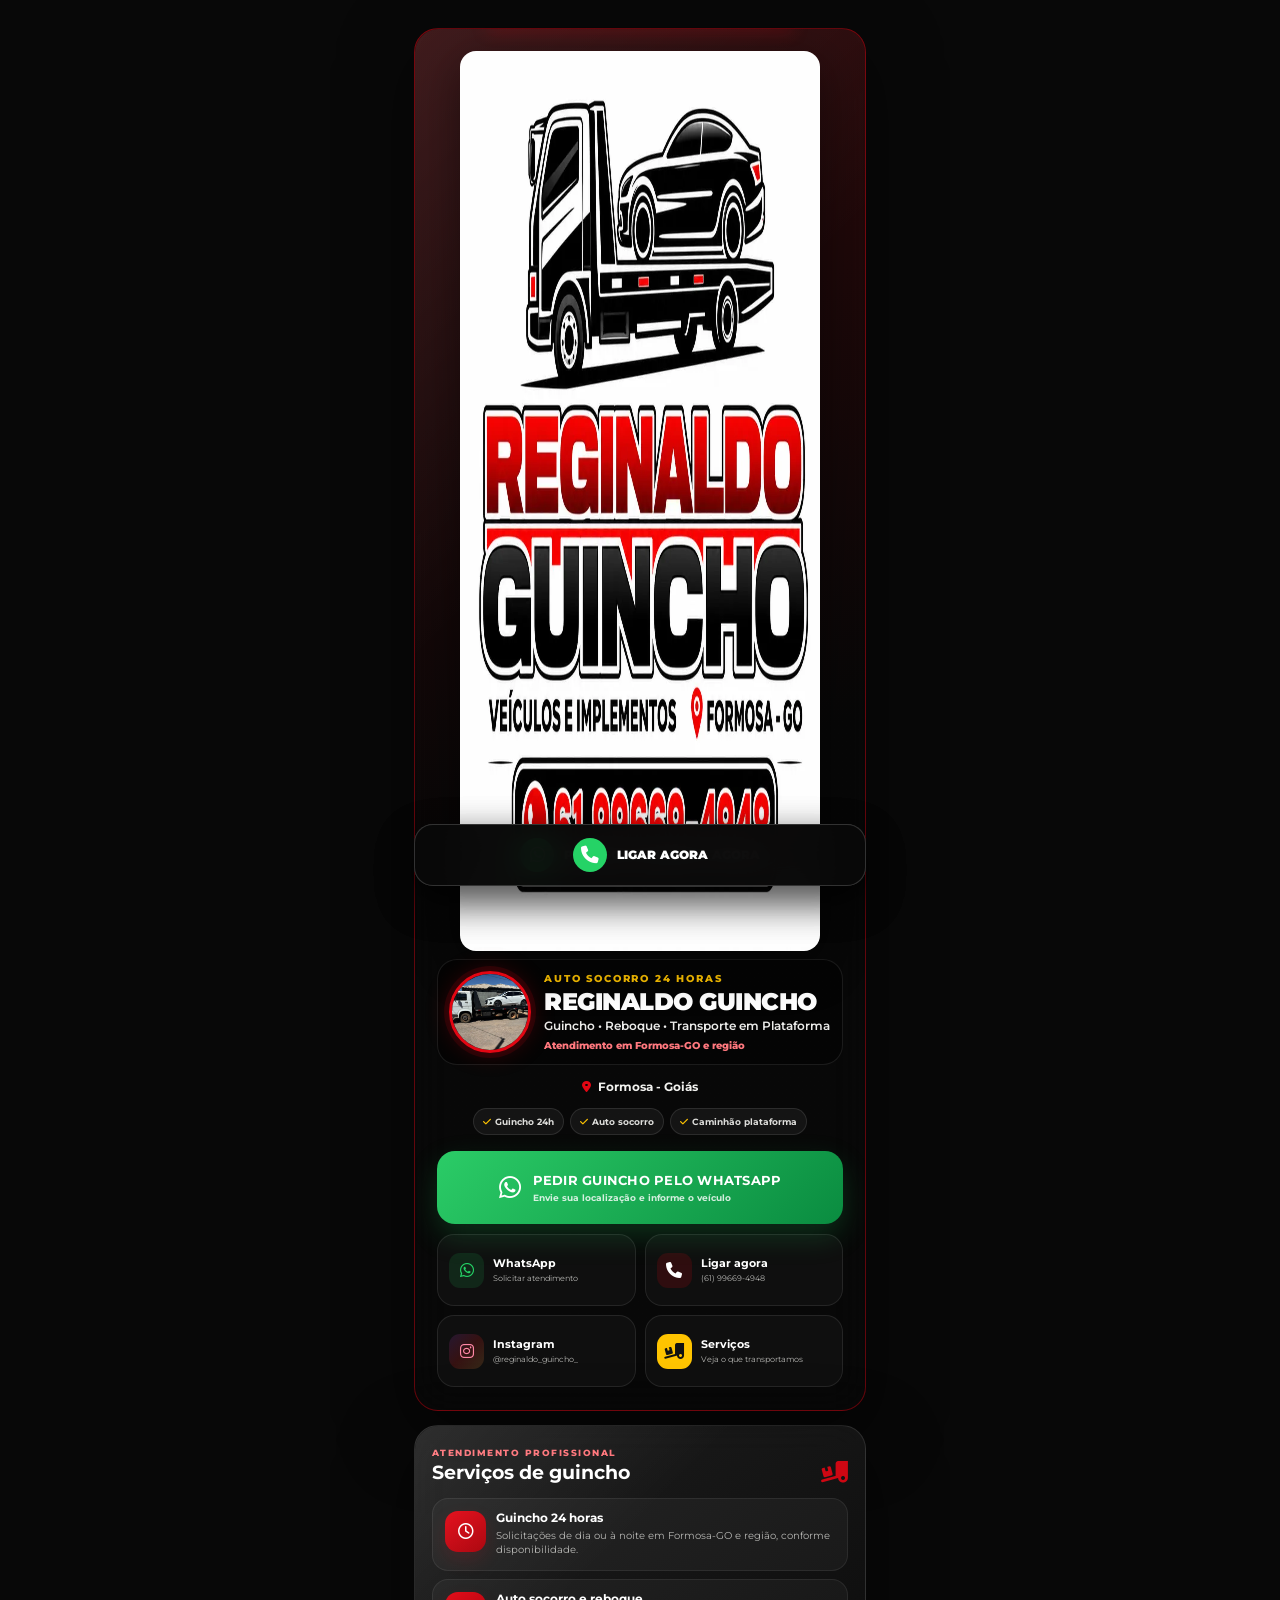
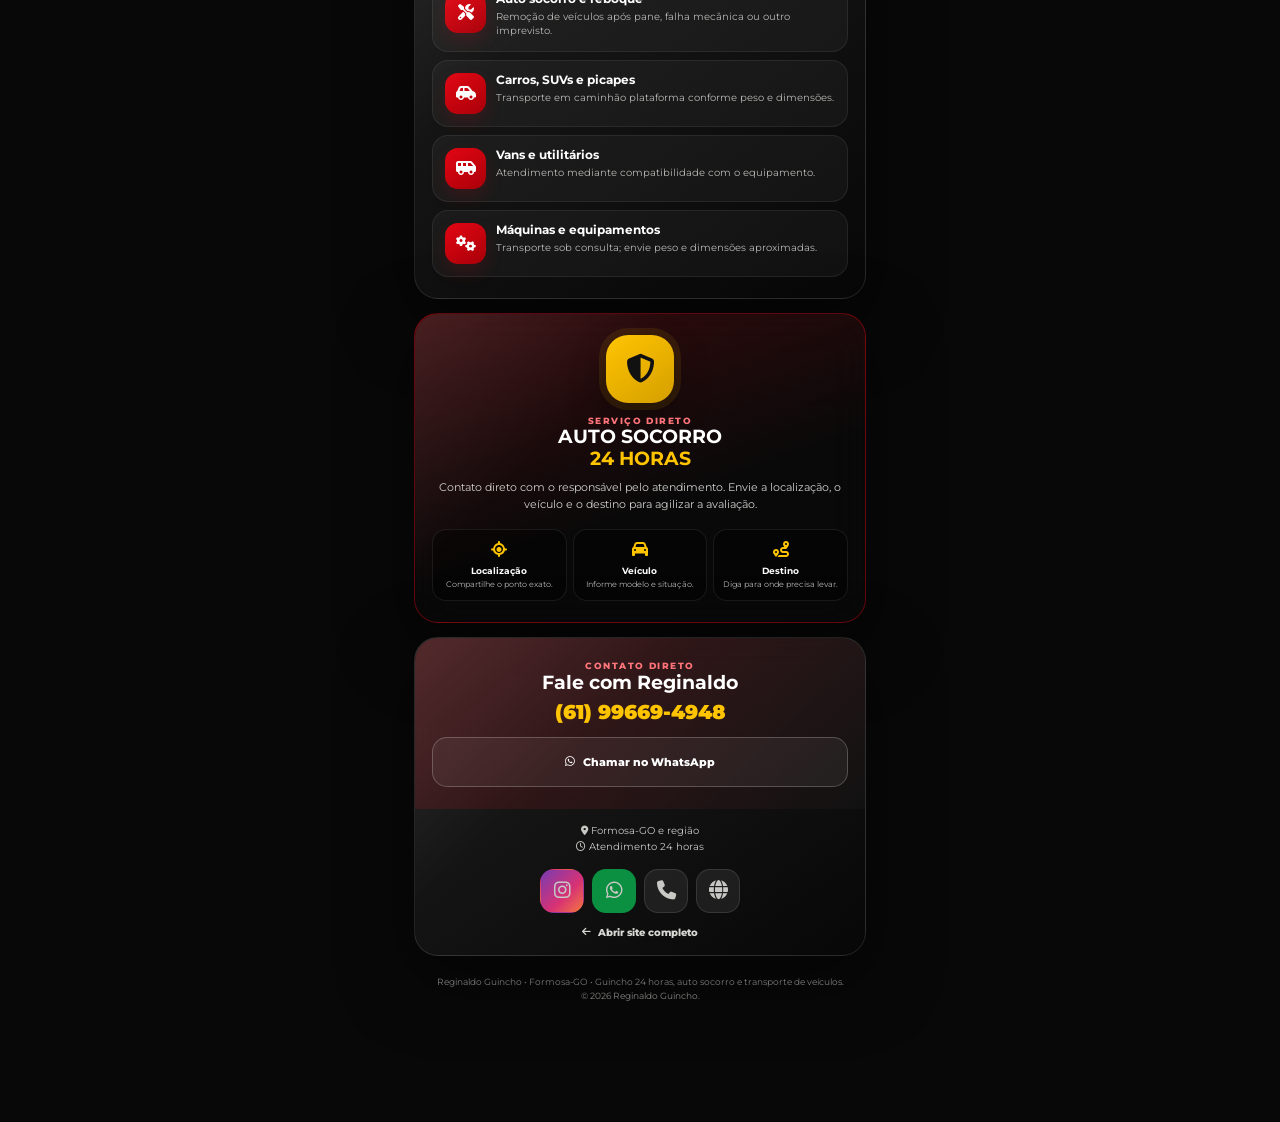
==== commit fd02a86d: "Reduz logo da bio e adiciona contato flutuante" ====
--- a/bio/index.html
+++ b/bio/index.html
@@ -1 +1 @@
-<!doctype html><html lang="pt-BR"><head><meta charset="utf-8"><meta name="viewport" content="width=device-width,initial-scale=1,viewport-fit=cover"><title>Reginaldo Guincho | Bio Oficial | Guincho 24h Formosa-GO</title><meta name="description" content="Bio oficial do Reginaldo Guincho em Formosa-GO. Guincho 24 horas, auto socorro, reboque e transporte. Telefone e WhatsApp: (61) 99669-4948. Instagram @reginaldo_guincho_."><meta name="robots" content="index,follow,max-image-preview:large"><meta name="theme-color" content="#070707"><link rel="canonical" href="/bio/"><meta property="og:type" content="profile"><meta property="og:locale" content="pt_BR"><meta property="og:title" content="Reginaldo Guincho | Bio e Contatos"><meta property="og:description" content="Guincho 24h e auto socorro em Formosa-GO. (61) 99669-4948."><meta property="og:image" content="/assets/logo-reginaldo-guincho.webp"><link rel="icon" href="/assets/favicon-32.png"><link rel="preconnect" href="https://fonts.googleapis.com"><link rel="preconnect" href="https://fonts.gstatic.com" crossorigin><link rel="preconnect" href="https://cdnjs.cloudflare.com" crossorigin><link href="https://fonts.googleapis.com/css2?family=Montserrat:wght@400;500;600;700;800;900&display=swap" rel="stylesheet"><link rel="stylesheet" href="https://cdnjs.cloudflare.com/ajax/libs/font-awesome/6.5.2/css/all.min.css"><link rel="stylesheet" href="/bio/bio.css"><script type="application/ld+json">{"@context":"https://schema.org","@type":"ProfilePage","name":"Bio Reginaldo Guincho","mainEntity":{"@type":"AutomotiveBusiness","name":"Reginaldo Guincho","telephone":"+55 61 99669-4948","description":"Guincho 24 horas, auto socorro, reboque e transporte de veículos em Formosa-GO e região.","areaServed":"Formosa-GO e região","sameAs":["https://www.instagram.com/reginaldo_guincho_"]}}</script></head><body><main class="bio-app"><header class="bio-glass bio-hero reveal visible"><img class="bio-logo" src="/assets/logo-reginaldo-guincho.webp" alt="Reginaldo Guincho - Veículos e Implementos" width="1200" height="900"><div class="bio-identity"><div class="bio-avatar"><img src="/assets/hero-carro.webp" alt="Caminhão plataforma do Reginaldo Guincho"></div><div><div class="bio-eyebrow">Auto Socorro 24 Horas</div><h1>REGINALDO GUINCHO</h1><div class="bio-role">Guincho • Reboque • Transporte em Plataforma</div><div class="bio-slogan">Atendimento em Formosa-GO e região</div></div></div><div class="bio-location"><i class="fa-solid fa-location-dot"></i><strong>Formosa - Goiás</strong></div><div class="bio-trust"><span><i class="fa-solid fa-check"></i>Guincho 24h</span><span><i class="fa-solid fa-check"></i>Auto socorro</span><span><i class="fa-solid fa-check"></i>Caminhão plataforma</span></div><a class="bio-cta track-whatsapp track-cta" data-location="bio_main_whatsapp" href="https://wa.me/5561996694948?text=Ol%C3%A1%2C%20Reginaldo!%20Preciso%20de%20um%20guincho.%20Minha%20localiza%C3%A7%C3%A3o%20%C3%A9%3A%20____%20Ve%C3%ADculo%3A%20____" target="_blank" rel="noopener noreferrer" aria-label="Pedir guincho pelo WhatsApp"><i class="fa-brands fa-whatsapp"></i><span><strong>PEDIR GUINCHO PELO WHATSAPP</strong><small>Envie sua localização e informe o veículo</small></span></a><div class="bio-quick"><a class="bio-action wa track-whatsapp" data-location="bio_quick_whatsapp" href="https://wa.me/5561996694948" target="_blank" rel="noopener noreferrer"><span class="icon"><i class="fa-brands fa-whatsapp"></i></span><span><strong>WhatsApp</strong><small>Solicitar atendimento</small></span></a><a class="bio-action track-call" data-location="bio_quick_phone" href="tel:+5561996694948"><span class="icon"><i class="fa-solid fa-phone"></i></span><span><strong>Ligar agora</strong><small>(61) 99669-4948</small></span></a><a class="bio-action ig track-instagram" data-location="bio_quick_instagram" href="https://www.instagram.com/reginaldo_guincho_?utm_source=bio" target="_blank" rel="noopener noreferrer"><span class="icon"><i class="fa-brands fa-instagram"></i></span><span><strong>Instagram</strong><small>@reginaldo_guincho_</small></span></a><a class="bio-action service" href="/servicos/"><span class="icon"><i class="fa-solid fa-truck-ramp-box"></i></span><span><strong>Serviços</strong><small>Veja o que transportamos</small></span></a></div></header><section class="bio-glass bio-section reveal" id="servicos"><div class="bio-section-head"><div><div class="bio-kicker">Atendimento profissional</div><h2>Serviços de guincho</h2></div><i class="fa-solid fa-truck-ramp-box"></i></div><div class="bio-service-list"><article class="bio-service"><span class="bio-service-icon"><i class="fa-regular fa-clock"></i></span><div><h3>Guincho 24 horas</h3><p>Solicitações de dia ou à noite em Formosa-GO e região, conforme disponibilidade.</p></div></article><article class="bio-service"><span class="bio-service-icon"><i class="fa-solid fa-screwdriver-wrench"></i></span><div><h3>Auto socorro e reboque</h3><p>Remoção de veículos após pane, falha mecânica ou outro imprevisto.</p></div></article><article class="bio-service"><span class="bio-service-icon"><i class="fa-solid fa-car-side"></i></span><div><h3>Carros, SUVs e picapes</h3><p>Transporte em caminhão plataforma conforme peso e dimensões.</p></div></article><article class="bio-service"><span class="bio-service-icon"><i class="fa-solid fa-van-shuttle"></i></span><div><h3>Vans e utilitários</h3><p>Atendimento mediante compatibilidade com o equipamento.</p></div></article><article class="bio-service"><span class="bio-service-icon"><i class="fa-solid fa-gears"></i></span><div><h3>Máquinas e equipamentos</h3><p>Transporte sob consulta; envie peso e dimensões aproximadas.</p></div></article></div></section><section class="bio-glass bio-section bio-feature reveal"><div class="bio-feature-icon"><i class="fa-solid fa-shield-halved"></i></div><div class="bio-kicker">Serviço direto</div><h2>AUTO SOCORRO <span>24 HORAS</span></h2><p>Contato direto com o responsável pelo atendimento. Envie a localização, o veículo e o destino para agilizar a avaliação.</p><div class="bio-benefits"><div class="bio-benefit"><i class="fa-solid fa-location-crosshairs"></i><strong>Localização</strong><small>Compartilhe o ponto exato.</small></div><div class="bio-benefit"><i class="fa-solid fa-car"></i><strong>Veículo</strong><small>Informe modelo e situação.</small></div><div class="bio-benefit"><i class="fa-solid fa-route"></i><strong>Destino</strong><small>Diga para onde precisa levar.</small></div></div></section><section class="bio-glass bio-section bio-contact reveal"><div class="bio-contact-top"><div class="bio-kicker">Contato direto</div><h2>Fale com Reginaldo</h2><a class="bio-phone track-call" data-location="bio_contact_phone" href="tel:+5561996694948">(61) 99669-4948</a><a class="bio-outline track-whatsapp" data-location="bio_contact_whatsapp" href="https://wa.me/5561996694948" target="_blank" rel="noopener noreferrer"><i class="fa-brands fa-whatsapp"></i> Chamar no WhatsApp</a></div><div class="bio-contact-meta"><div><i class="fa-solid fa-location-dot"></i> Formosa-GO e região</div><div><i class="fa-regular fa-clock"></i> Atendimento 24 horas</div><div class="bio-socials" aria-label="Redes sociais e contato"><a class="instagram track-instagram" data-location="bio_social_instagram" href="https://www.instagram.com/reginaldo_guincho_?utm_source=bio" target="_blank" rel="noopener noreferrer" aria-label="Instagram"><i class="fa-brands fa-instagram"></i></a><a class="whatsapp track-whatsapp" data-location="bio_social_whatsapp" href="https://wa.me/5561996694948" target="_blank" rel="noopener noreferrer" aria-label="WhatsApp"><i class="fa-brands fa-whatsapp"></i></a><a class="track-call" data-location="bio_social_phone" href="tel:+5561996694948" aria-label="Telefone"><i class="fa-solid fa-phone"></i></a><a href="/" aria-label="Site completo"><i class="fa-solid fa-globe"></i></a></div><a class="bio-home-link" href="/"><i class="fa-solid fa-arrow-left"></i> Abrir site completo</a></div></section><footer class="bio-footer">Reginaldo Guincho • Formosa-GO • Guincho 24 horas, auto socorro e transporte de veículos.<br>© <span id="current-year">2026</span> Reginaldo Guincho.</footer></main><a class="bio-floating track-whatsapp track-cta" data-location="bio_floating_whatsapp" href="https://wa.me/5561996694948?text=Ol%C3%A1%2C%20Reginaldo!%20Preciso%20de%20guincho." target="_blank" rel="noopener noreferrer"><i class="fa-brands fa-whatsapp"></i> PRECISO DE GUINCHO AGORA</a><script src="/script.js" defer></script></body></html>+<!doctype html><html lang="pt-BR"><head><meta charset="utf-8"><meta name="viewport" content="width=device-width,initial-scale=1,viewport-fit=cover"><title>Reginaldo Guincho | Bio Oficial | Guincho 24h Formosa-GO</title><meta name="description" content="Bio oficial do Reginaldo Guincho em Formosa-GO. Guincho 24 horas, auto socorro, reboque e transporte. Telefone e WhatsApp: (61) 99669-4948. Instagram @reginaldo_guincho_."><meta name="robots" content="index,follow,max-image-preview:large"><meta name="theme-color" content="#070707"><link rel="canonical" href="/bio/"><meta property="og:type" content="profile"><meta property="og:locale" content="pt_BR"><meta property="og:title" content="Reginaldo Guincho | Bio e Contatos"><meta property="og:description" content="Guincho 24h e auto socorro em Formosa-GO. (61) 99669-4948."><meta property="og:image" content="/assets/logo-reginaldo-guincho.webp"><link rel="icon" href="/assets/favicon-32.png"><link rel="preconnect" href="https://fonts.googleapis.com"><link rel="preconnect" href="https://fonts.gstatic.com" crossorigin><link rel="preconnect" href="https://cdnjs.cloudflare.com" crossorigin><link href="https://fonts.googleapis.com/css2?family=Montserrat:wght@400;500;600;700;800;900&display=swap" rel="stylesheet"><link rel="stylesheet" href="https://cdnjs.cloudflare.com/ajax/libs/font-awesome/6.5.2/css/all.min.css"><link rel="stylesheet" href="/bio/bio.css"><script type="application/ld+json">{"@context":"https://schema.org","@type":"ProfilePage","name":"Bio Reginaldo Guincho","mainEntity":{"@type":"AutomotiveBusiness","name":"Reginaldo Guincho","telephone":"+55 61 99669-4948","description":"Guincho 24 horas, auto socorro, reboque e transporte de veículos em Formosa-GO e região.","areaServed":"Formosa-GO e região","sameAs":["https://www.instagram.com/reginaldo_guincho_"]}}</script></head><body><main class="bio-app"><header class="bio-glass bio-hero reveal visible"><img class="bio-logo" src="/assets/logo-reginaldo-guincho.webp" alt="Reginaldo Guincho - Veículos e Implementos" width="1200" height="900"><div class="bio-identity"><div class="bio-avatar"><img src="/assets/hero-carro.webp" alt="Caminhão plataforma do Reginaldo Guincho"></div><div><div class="bio-eyebrow">Auto Socorro 24 Horas</div><h1>REGINALDO GUINCHO</h1><div class="bio-role">Guincho • Reboque • Transporte em Plataforma</div><div class="bio-slogan">Atendimento em Formosa-GO e região</div></div></div><div class="bio-location"><i class="fa-solid fa-location-dot"></i><strong>Formosa - Goiás</strong></div><div class="bio-trust"><span><i class="fa-solid fa-check"></i>Guincho 24h</span><span><i class="fa-solid fa-check"></i>Auto socorro</span><span><i class="fa-solid fa-check"></i>Caminhão plataforma</span></div><a class="bio-cta track-whatsapp track-cta" data-location="bio_main_whatsapp" href="https://wa.me/5561996694948?text=Ol%C3%A1%2C%20Reginaldo!%20Preciso%20de%20um%20guincho.%20Minha%20localiza%C3%A7%C3%A3o%20%C3%A9%3A%20____%20Ve%C3%ADculo%3A%20____" target="_blank" rel="noopener noreferrer" aria-label="Pedir guincho pelo WhatsApp"><i class="fa-brands fa-whatsapp"></i><span><strong>PEDIR GUINCHO PELO WHATSAPP</strong><small>Envie sua localização e informe o veículo</small></span></a><div class="bio-quick"><a class="bio-action wa track-whatsapp" data-location="bio_quick_whatsapp" href="https://wa.me/5561996694948" target="_blank" rel="noopener noreferrer"><span class="icon"><i class="fa-brands fa-whatsapp"></i></span><span><strong>WhatsApp</strong><small>Solicitar atendimento</small></span></a><a class="bio-action track-call" data-location="bio_quick_phone" href="tel:+5561996694948"><span class="icon"><i class="fa-solid fa-phone"></i></span><span><strong>Ligar agora</strong><small>(61) 99669-4948</small></span></a><a class="bio-action ig track-instagram" data-location="bio_quick_instagram" href="https://www.instagram.com/reginaldo_guincho_?utm_source=bio" target="_blank" rel="noopener noreferrer"><span class="icon"><i class="fa-brands fa-instagram"></i></span><span><strong>Instagram</strong><small>@reginaldo_guincho_</small></span></a><a class="bio-action service" href="/servicos/"><span class="icon"><i class="fa-solid fa-truck-ramp-box"></i></span><span><strong>Serviços</strong><small>Veja o que transportamos</small></span></a></div></header><section class="bio-glass bio-section reveal" id="servicos"><div class="bio-section-head"><div><div class="bio-kicker">Atendimento profissional</div><h2>Serviços de guincho</h2></div><i class="fa-solid fa-truck-ramp-box"></i></div><div class="bio-service-list"><article class="bio-service"><span class="bio-service-icon"><i class="fa-regular fa-clock"></i></span><div><h3>Guincho 24 horas</h3><p>Solicitações de dia ou à noite em Formosa-GO e região, conforme disponibilidade.</p></div></article><article class="bio-service"><span class="bio-service-icon"><i class="fa-solid fa-screwdriver-wrench"></i></span><div><h3>Auto socorro e reboque</h3><p>Remoção de veículos após pane, falha mecânica ou outro imprevisto.</p></div></article><article class="bio-service"><span class="bio-service-icon"><i class="fa-solid fa-car-side"></i></span><div><h3>Carros, SUVs e picapes</h3><p>Transporte em caminhão plataforma conforme peso e dimensões.</p></div></article><article class="bio-service"><span class="bio-service-icon"><i class="fa-solid fa-van-shuttle"></i></span><div><h3>Vans e utilitários</h3><p>Atendimento mediante compatibilidade com o equipamento.</p></div></article><article class="bio-service"><span class="bio-service-icon"><i class="fa-solid fa-gears"></i></span><div><h3>Máquinas e equipamentos</h3><p>Transporte sob consulta; envie peso e dimensões aproximadas.</p></div></article></div></section><section class="bio-glass bio-section bio-feature reveal"><div class="bio-feature-icon"><i class="fa-solid fa-shield-halved"></i></div><div class="bio-kicker">Serviço direto</div><h2>AUTO SOCORRO <span>24 HORAS</span></h2><p>Contato direto com o responsável pelo atendimento. Envie a localização, o veículo e o destino para agilizar a avaliação.</p><div class="bio-benefits"><div class="bio-benefit"><i class="fa-solid fa-location-crosshairs"></i><strong>Localização</strong><small>Compartilhe o ponto exato.</small></div><div class="bio-benefit"><i class="fa-solid fa-car"></i><strong>Veículo</strong><small>Informe modelo e situação.</small></div><div class="bio-benefit"><i class="fa-solid fa-route"></i><strong>Destino</strong><small>Diga para onde precisa levar.</small></div></div></section><section class="bio-glass bio-section bio-contact reveal"><div class="bio-contact-top"><div class="bio-kicker">Contato direto</div><h2>Fale com Reginaldo</h2><a class="bio-phone track-call" data-location="bio_contact_phone" href="tel:+5561996694948">(61) 99669-4948</a><a class="bio-outline track-whatsapp" data-location="bio_contact_whatsapp" href="https://wa.me/5561996694948" target="_blank" rel="noopener noreferrer"><i class="fa-brands fa-whatsapp"></i> Chamar no WhatsApp</a></div><div class="bio-contact-meta"><div><i class="fa-solid fa-location-dot"></i> Formosa-GO e região</div><div><i class="fa-regular fa-clock"></i> Atendimento 24 horas</div><div class="bio-socials" aria-label="Redes sociais e contato"><a class="instagram track-instagram" data-location="bio_social_instagram" href="https://www.instagram.com/reginaldo_guincho_?utm_source=bio" target="_blank" rel="noopener noreferrer" aria-label="Instagram"><i class="fa-brands fa-instagram"></i></a><a class="whatsapp track-whatsapp" data-location="bio_social_whatsapp" href="https://wa.me/5561996694948" target="_blank" rel="noopener noreferrer" aria-label="WhatsApp"><i class="fa-brands fa-whatsapp"></i></a><a class="track-call" data-location="bio_social_phone" href="tel:+5561996694948" aria-label="Telefone"><i class="fa-solid fa-phone"></i></a><a href="/" aria-label="Site completo"><i class="fa-solid fa-globe"></i></a></div><a class="bio-home-link" href="/"><i class="fa-solid fa-arrow-left"></i> Abrir site completo</a></div></section><footer class="bio-footer"> Reginaldo Guincho • Formosa-GO • Guincho 24 horas, auto socorro e transporte de veículos.<br> © <span id="current-year">2026</span> Reginaldo Guincho. </footer></main><div class="bio-floating-stack"><a class="bio-floating track-whatsapp track-cta" data-location="bio_floating_whatsapp" href="https://wa.me/5561996694948?text=Ol%C3%A1%2C%20Reginaldo!%20Preciso%20de%20guincho." target="_blank" rel="noopener noreferrer"><i class="fa-brands fa-whatsapp"></i> PRECISO DE GUINCHO AGORA</a><a class="bio-floating bio-floating-phone track-call" data-location="bio_floating_phone" href="tel:+5561996694948"><i class="fa-solid fa-phone"></i> LIGAR AGORA</a></div><script src="/script.js" defer></script></body></html>
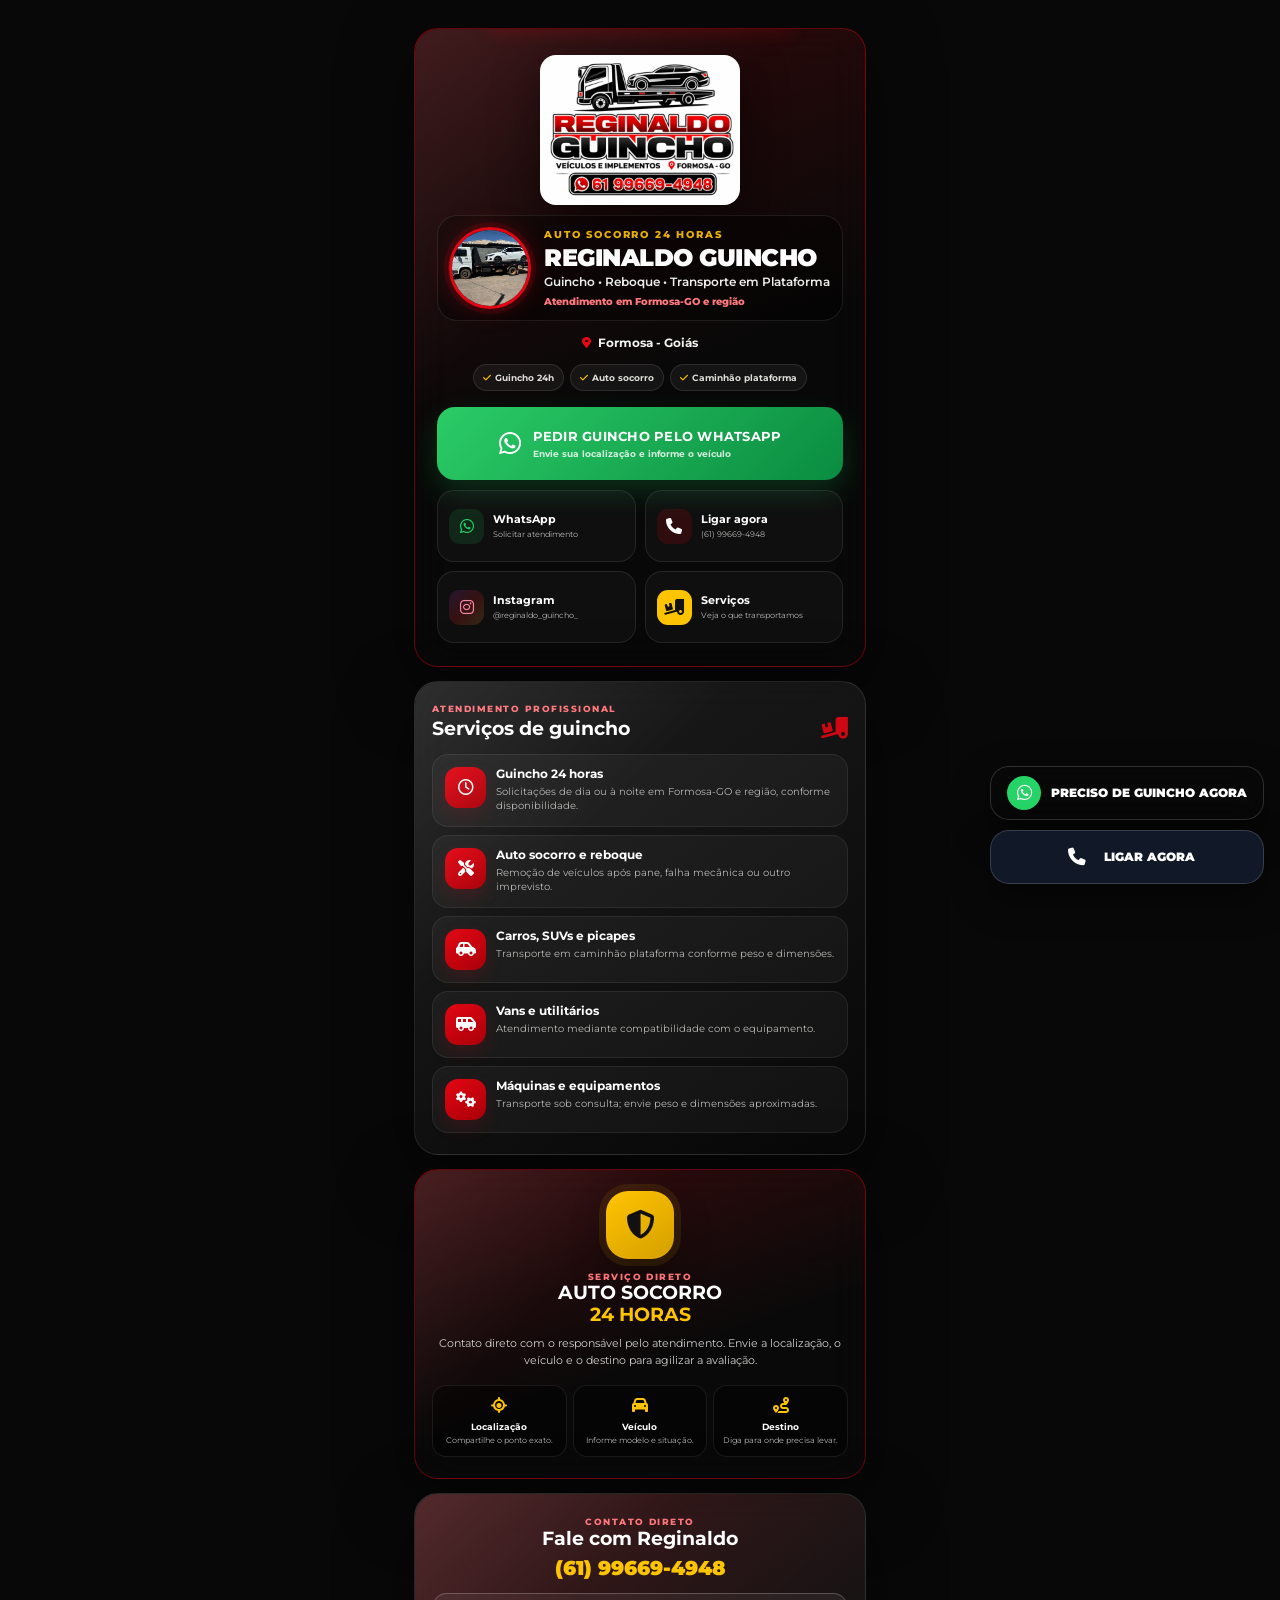
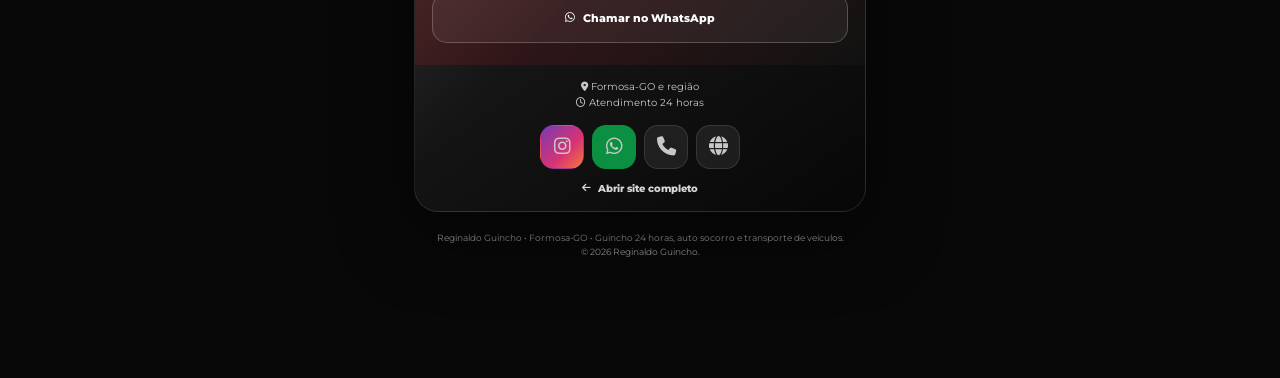
==== commit e24d0b62: "Corrige tamanho real da logo na bio" ====
--- a/bio/index.html
+++ b/bio/index.html
@@ -1 +1 @@
-<!doctype html><html lang="pt-BR"><head><meta charset="utf-8"><meta name="viewport" content="width=device-width,initial-scale=1,viewport-fit=cover"><title>Reginaldo Guincho | Bio Oficial | Guincho 24h Formosa-GO</title><meta name="description" content="Bio oficial do Reginaldo Guincho em Formosa-GO. Guincho 24 horas, auto socorro, reboque e transporte. Telefone e WhatsApp: (61) 99669-4948. Instagram @reginaldo_guincho_."><meta name="robots" content="index,follow,max-image-preview:large"><meta name="theme-color" content="#070707"><link rel="canonical" href="/bio/"><meta property="og:type" content="profile"><meta property="og:locale" content="pt_BR"><meta property="og:title" content="Reginaldo Guincho | Bio e Contatos"><meta property="og:description" content="Guincho 24h e auto socorro em Formosa-GO. (61) 99669-4948."><meta property="og:image" content="/assets/logo-reginaldo-guincho.webp"><link rel="icon" href="/assets/favicon-32.png"><link rel="preconnect" href="https://fonts.googleapis.com"><link rel="preconnect" href="https://fonts.gstatic.com" crossorigin><link rel="preconnect" href="https://cdnjs.cloudflare.com" crossorigin><link href="https://fonts.googleapis.com/css2?family=Montserrat:wght@400;500;600;700;800;900&display=swap" rel="stylesheet"><link rel="stylesheet" href="https://cdnjs.cloudflare.com/ajax/libs/font-awesome/6.5.2/css/all.min.css"><link rel="stylesheet" href="/bio/bio.css"><script type="application/ld+json">{"@context":"https://schema.org","@type":"ProfilePage","name":"Bio Reginaldo Guincho","mainEntity":{"@type":"AutomotiveBusiness","name":"Reginaldo Guincho","telephone":"+55 61 99669-4948","description":"Guincho 24 horas, auto socorro, reboque e transporte de veículos em Formosa-GO e região.","areaServed":"Formosa-GO e região","sameAs":["https://www.instagram.com/reginaldo_guincho_"]}}</script></head><body><main class="bio-app"><header class="bio-glass bio-hero reveal visible"><img class="bio-logo" src="/assets/logo-reginaldo-guincho.webp" alt="Reginaldo Guincho - Veículos e Implementos" width="1200" height="900"><div class="bio-identity"><div class="bio-avatar"><img src="/assets/hero-carro.webp" alt="Caminhão plataforma do Reginaldo Guincho"></div><div><div class="bio-eyebrow">Auto Socorro 24 Horas</div><h1>REGINALDO GUINCHO</h1><div class="bio-role">Guincho • Reboque • Transporte em Plataforma</div><div class="bio-slogan">Atendimento em Formosa-GO e região</div></div></div><div class="bio-location"><i class="fa-solid fa-location-dot"></i><strong>Formosa - Goiás</strong></div><div class="bio-trust"><span><i class="fa-solid fa-check"></i>Guincho 24h</span><span><i class="fa-solid fa-check"></i>Auto socorro</span><span><i class="fa-solid fa-check"></i>Caminhão plataforma</span></div><a class="bio-cta track-whatsapp track-cta" data-location="bio_main_whatsapp" href="https://wa.me/5561996694948?text=Ol%C3%A1%2C%20Reginaldo!%20Preciso%20de%20um%20guincho.%20Minha%20localiza%C3%A7%C3%A3o%20%C3%A9%3A%20____%20Ve%C3%ADculo%3A%20____" target="_blank" rel="noopener noreferrer" aria-label="Pedir guincho pelo WhatsApp"><i class="fa-brands fa-whatsapp"></i><span><strong>PEDIR GUINCHO PELO WHATSAPP</strong><small>Envie sua localização e informe o veículo</small></span></a><div class="bio-quick"><a class="bio-action wa track-whatsapp" data-location="bio_quick_whatsapp" href="https://wa.me/5561996694948" target="_blank" rel="noopener noreferrer"><span class="icon"><i class="fa-brands fa-whatsapp"></i></span><span><strong>WhatsApp</strong><small>Solicitar atendimento</small></span></a><a class="bio-action track-call" data-location="bio_quick_phone" href="tel:+5561996694948"><span class="icon"><i class="fa-solid fa-phone"></i></span><span><strong>Ligar agora</strong><small>(61) 99669-4948</small></span></a><a class="bio-action ig track-instagram" data-location="bio_quick_instagram" href="https://www.instagram.com/reginaldo_guincho_?utm_source=bio" target="_blank" rel="noopener noreferrer"><span class="icon"><i class="fa-brands fa-instagram"></i></span><span><strong>Instagram</strong><small>@reginaldo_guincho_</small></span></a><a class="bio-action service" href="/servicos/"><span class="icon"><i class="fa-solid fa-truck-ramp-box"></i></span><span><strong>Serviços</strong><small>Veja o que transportamos</small></span></a></div></header><section class="bio-glass bio-section reveal" id="servicos"><div class="bio-section-head"><div><div class="bio-kicker">Atendimento profissional</div><h2>Serviços de guincho</h2></div><i class="fa-solid fa-truck-ramp-box"></i></div><div class="bio-service-list"><article class="bio-service"><span class="bio-service-icon"><i class="fa-regular fa-clock"></i></span><div><h3>Guincho 24 horas</h3><p>Solicitações de dia ou à noite em Formosa-GO e região, conforme disponibilidade.</p></div></article><article class="bio-service"><span class="bio-service-icon"><i class="fa-solid fa-screwdriver-wrench"></i></span><div><h3>Auto socorro e reboque</h3><p>Remoção de veículos após pane, falha mecânica ou outro imprevisto.</p></div></article><article class="bio-service"><span class="bio-service-icon"><i class="fa-solid fa-car-side"></i></span><div><h3>Carros, SUVs e picapes</h3><p>Transporte em caminhão plataforma conforme peso e dimensões.</p></div></article><article class="bio-service"><span class="bio-service-icon"><i class="fa-solid fa-van-shuttle"></i></span><div><h3>Vans e utilitários</h3><p>Atendimento mediante compatibilidade com o equipamento.</p></div></article><article class="bio-service"><span class="bio-service-icon"><i class="fa-solid fa-gears"></i></span><div><h3>Máquinas e equipamentos</h3><p>Transporte sob consulta; envie peso e dimensões aproximadas.</p></div></article></div></section><section class="bio-glass bio-section bio-feature reveal"><div class="bio-feature-icon"><i class="fa-solid fa-shield-halved"></i></div><div class="bio-kicker">Serviço direto</div><h2>AUTO SOCORRO <span>24 HORAS</span></h2><p>Contato direto com o responsável pelo atendimento. Envie a localização, o veículo e o destino para agilizar a avaliação.</p><div class="bio-benefits"><div class="bio-benefit"><i class="fa-solid fa-location-crosshairs"></i><strong>Localização</strong><small>Compartilhe o ponto exato.</small></div><div class="bio-benefit"><i class="fa-solid fa-car"></i><strong>Veículo</strong><small>Informe modelo e situação.</small></div><div class="bio-benefit"><i class="fa-solid fa-route"></i><strong>Destino</strong><small>Diga para onde precisa levar.</small></div></div></section><section class="bio-glass bio-section bio-contact reveal"><div class="bio-contact-top"><div class="bio-kicker">Contato direto</div><h2>Fale com Reginaldo</h2><a class="bio-phone track-call" data-location="bio_contact_phone" href="tel:+5561996694948">(61) 99669-4948</a><a class="bio-outline track-whatsapp" data-location="bio_contact_whatsapp" href="https://wa.me/5561996694948" target="_blank" rel="noopener noreferrer"><i class="fa-brands fa-whatsapp"></i> Chamar no WhatsApp</a></div><div class="bio-contact-meta"><div><i class="fa-solid fa-location-dot"></i> Formosa-GO e região</div><div><i class="fa-regular fa-clock"></i> Atendimento 24 horas</div><div class="bio-socials" aria-label="Redes sociais e contato"><a class="instagram track-instagram" data-location="bio_social_instagram" href="https://www.instagram.com/reginaldo_guincho_?utm_source=bio" target="_blank" rel="noopener noreferrer" aria-label="Instagram"><i class="fa-brands fa-instagram"></i></a><a class="whatsapp track-whatsapp" data-location="bio_social_whatsapp" href="https://wa.me/5561996694948" target="_blank" rel="noopener noreferrer" aria-label="WhatsApp"><i class="fa-brands fa-whatsapp"></i></a><a class="track-call" data-location="bio_social_phone" href="tel:+5561996694948" aria-label="Telefone"><i class="fa-solid fa-phone"></i></a><a href="/" aria-label="Site completo"><i class="fa-solid fa-globe"></i></a></div><a class="bio-home-link" href="/"><i class="fa-solid fa-arrow-left"></i> Abrir site completo</a></div></section><footer class="bio-footer"> Reginaldo Guincho • Formosa-GO • Guincho 24 horas, auto socorro e transporte de veículos.<br> © <span id="current-year">2026</span> Reginaldo Guincho. </footer></main><div class="bio-floating-stack"><a class="bio-floating track-whatsapp track-cta" data-location="bio_floating_whatsapp" href="https://wa.me/5561996694948?text=Ol%C3%A1%2C%20Reginaldo!%20Preciso%20de%20guincho." target="_blank" rel="noopener noreferrer"><i class="fa-brands fa-whatsapp"></i> PRECISO DE GUINCHO AGORA</a><a class="bio-floating bio-floating-phone track-call" data-location="bio_floating_phone" href="tel:+5561996694948"><i class="fa-solid fa-phone"></i> LIGAR AGORA</a></div><script src="/script.js" defer></script></body></html>+<!doctype html><html lang="pt-BR"><head><meta charset="utf-8"><meta name="viewport" content="width=device-width,initial-scale=1,viewport-fit=cover"><title>Reginaldo Guincho | Bio Oficial | Guincho 24h Formosa-GO</title><meta name="description" content="Bio oficial do Reginaldo Guincho em Formosa-GO. Guincho 24 horas, auto socorro, reboque e transporte. Telefone e WhatsApp: (61) 99669-4948. Instagram @reginaldo_guincho_."><meta name="robots" content="index,follow,max-image-preview:large"><meta name="theme-color" content="#070707"><link rel="canonical" href="/bio/"><meta property="og:type" content="profile"><meta property="og:locale" content="pt_BR"><meta property="og:title" content="Reginaldo Guincho | Bio e Contatos"><meta property="og:description" content="Guincho 24h e auto socorro em Formosa-GO. (61) 99669-4948."><meta property="og:image" content="/assets/logo-reginaldo-guincho.webp"><link rel="icon" href="/assets/favicon-32.png"><link rel="preconnect" href="https://fonts.googleapis.com"><link rel="preconnect" href="https://fonts.gstatic.com" crossorigin><link rel="preconnect" href="https://cdnjs.cloudflare.com" crossorigin><link href="https://fonts.googleapis.com/css2?family=Montserrat:wght@400;500;600;700;800;900&display=swap" rel="stylesheet"><link rel="stylesheet" href="https://cdnjs.cloudflare.com/ajax/libs/font-awesome/6.5.2/css/all.min.css"><link rel="stylesheet" href="/bio/bio.css"><style>.bio-logo{width:200px!important;height:150px!important;max-width:200px!important;max-height:200px!important;object-fit:contain!important;object-position:center!important;margin:0 auto 10px!important}@media(max-width:420px){.bio-logo{width:180px!important;height:135px!important;max-width:180px!important;max-height:180px!important}}</style><script type="application/ld+json">{"@context":"https://schema.org","@type":"ProfilePage","name":"Bio Reginaldo Guincho","mainEntity":{"@type":"AutomotiveBusiness","name":"Reginaldo Guincho","telephone":"+55 61 99669-4948","description":"Guincho 24 horas, auto socorro, reboque e transporte de veículos em Formosa-GO e região.","areaServed":"Formosa-GO e região","sameAs":["https://www.instagram.com/reginaldo_guincho_"]}}</script></head><body><main class="bio-app"><header class="bio-glass bio-hero reveal visible"><img class="bio-logo" src="/assets/logo-reginaldo-guincho.webp" alt="Reginaldo Guincho - Veículos e Implementos" width="200" height="150"><div class="bio-identity"><div class="bio-avatar"><img src="/assets/hero-carro.webp" alt="Caminhão plataforma do Reginaldo Guincho"></div><div><div class="bio-eyebrow">Auto Socorro 24 Horas</div><h1>REGINALDO GUINCHO</h1><div class="bio-role">Guincho • Reboque • Transporte em Plataforma</div><div class="bio-slogan">Atendimento em Formosa-GO e região</div></div></div><div class="bio-location"><i class="fa-solid fa-location-dot"></i><strong>Formosa - Goiás</strong></div><div class="bio-trust"><span><i class="fa-solid fa-check"></i>Guincho 24h</span><span><i class="fa-solid fa-check"></i>Auto socorro</span><span><i class="fa-solid fa-check"></i>Caminhão plataforma</span></div><a class="bio-cta track-whatsapp track-cta" data-location="bio_main_whatsapp" href="https://wa.me/5561996694948?text=Ol%C3%A1%2C%20Reginaldo!%20Preciso%20de%20um%20guincho.%20Minha%20localiza%C3%A7%C3%A3o%20%C3%A9%3A%20____%20Ve%C3%ADculo%3A%20____" target="_blank" rel="noopener noreferrer" aria-label="Pedir guincho pelo WhatsApp"><i class="fa-brands fa-whatsapp"></i><span><strong>PEDIR GUINCHO PELO WHATSAPP</strong><small>Envie sua localização e informe o veículo</small></span></a><div class="bio-quick"><a class="bio-action wa track-whatsapp" data-location="bio_quick_whatsapp" href="https://wa.me/5561996694948" target="_blank" rel="noopener noreferrer"><span class="icon"><i class="fa-brands fa-whatsapp"></i></span><span><strong>WhatsApp</strong><small>Solicitar atendimento</small></span></a><a class="bio-action track-call" data-location="bio_quick_phone" href="tel:+5561996694948"><span class="icon"><i class="fa-solid fa-phone"></i></span><span><strong>Ligar agora</strong><small>(61) 99669-4948</small></span></a><a class="bio-action ig track-instagram" data-location="bio_quick_instagram" href="https://www.instagram.com/reginaldo_guincho_?utm_source=bio" target="_blank" rel="noopener noreferrer"><span class="icon"><i class="fa-brands fa-instagram"></i></span><span><strong>Instagram</strong><small>@reginaldo_guincho_</small></span></a><a class="bio-action service" href="/servicos/"><span class="icon"><i class="fa-solid fa-truck-ramp-box"></i></span><span><strong>Serviços</strong><small>Veja o que transportamos</small></span></a></div></header><section class="bio-glass bio-section reveal" id="servicos"><div class="bio-section-head"><div><div class="bio-kicker">Atendimento profissional</div><h2>Serviços de guincho</h2></div><i class="fa-solid fa-truck-ramp-box"></i></div><div class="bio-service-list"><article class="bio-service"><span class="bio-service-icon"><i class="fa-regular fa-clock"></i></span><div><h3>Guincho 24 horas</h3><p>Solicitações de dia ou à noite em Formosa-GO e região, conforme disponibilidade.</p></div></article><article class="bio-service"><span class="bio-service-icon"><i class="fa-solid fa-screwdriver-wrench"></i></span><div><h3>Auto socorro e reboque</h3><p>Remoção de veículos após pane, falha mecânica ou outro imprevisto.</p></div></article><article class="bio-service"><span class="bio-service-icon"><i class="fa-solid fa-car-side"></i></span><div><h3>Carros, SUVs e picapes</h3><p>Transporte em caminhão plataforma conforme peso e dimensões.</p></div></article><article class="bio-service"><span class="bio-service-icon"><i class="fa-solid fa-van-shuttle"></i></span><div><h3>Vans e utilitários</h3><p>Atendimento mediante compatibilidade com o equipamento.</p></div></article><article class="bio-service"><span class="bio-service-icon"><i class="fa-solid fa-gears"></i></span><div><h3>Máquinas e equipamentos</h3><p>Transporte sob consulta; envie peso e dimensões aproximadas.</p></div></article></div></section><section class="bio-glass bio-section bio-feature reveal"><div class="bio-feature-icon"><i class="fa-solid fa-shield-halved"></i></div><div class="bio-kicker">Serviço direto</div><h2>AUTO SOCORRO <span>24 HORAS</span></h2><p>Contato direto com o responsável pelo atendimento. Envie a localização, o veículo e o destino para agilizar a avaliação.</p><div class="bio-benefits"><div class="bio-benefit"><i class="fa-solid fa-location-crosshairs"></i><strong>Localização</strong><small>Compartilhe o ponto exato.</small></div><div class="bio-benefit"><i class="fa-solid fa-car"></i><strong>Veículo</strong><small>Informe modelo e situação.</small></div><div class="bio-benefit"><i class="fa-solid fa-route"></i><strong>Destino</strong><small>Diga para onde precisa levar.</small></div></div></section><section class="bio-glass bio-section bio-contact reveal"><div class="bio-contact-top"><div class="bio-kicker">Contato direto</div><h2>Fale com Reginaldo</h2><a class="bio-phone track-call" data-location="bio_contact_phone" href="tel:+5561996694948">(61) 99669-4948</a><a class="bio-outline track-whatsapp" data-location="bio_contact_whatsapp" href="https://wa.me/5561996694948" target="_blank" rel="noopener noreferrer"><i class="fa-brands fa-whatsapp"></i> Chamar no WhatsApp</a></div><div class="bio-contact-meta"><div><i class="fa-solid fa-location-dot"></i> Formosa-GO e região</div><div><i class="fa-regular fa-clock"></i> Atendimento 24 horas</div><div class="bio-socials" aria-label="Redes sociais e contato"><a class="instagram track-instagram" data-location="bio_social_instagram" href="https://www.instagram.com/reginaldo_guincho_?utm_source=bio" target="_blank" rel="noopener noreferrer" aria-label="Instagram"><i class="fa-brands fa-instagram"></i></a><a class="whatsapp track-whatsapp" data-location="bio_social_whatsapp" href="https://wa.me/5561996694948" target="_blank" rel="noopener noreferrer" aria-label="WhatsApp"><i class="fa-brands fa-whatsapp"></i></a><a class="track-call" data-location="bio_social_phone" href="tel:+5561996694948" aria-label="Telefone"><i class="fa-solid fa-phone"></i></a><a href="/" aria-label="Site completo"><i class="fa-solid fa-globe"></i></a></div><a class="bio-home-link" href="/"><i class="fa-solid fa-arrow-left"></i> Abrir site completo</a></div></section><footer class="bio-footer">Reginaldo Guincho • Formosa-GO • Guincho 24 horas, auto socorro e transporte de veículos.<br>© <span id="current-year">2026</span> Reginaldo Guincho.</footer></main><div class="bio-floating-stack"><a class="bio-floating track-whatsapp track-cta" data-location="bio_floating_whatsapp" href="https://wa.me/5561996694948?text=Ol%C3%A1%2C%20Reginaldo!%20Preciso%20de%20guincho." target="_blank" rel="noopener noreferrer"><i class="fa-brands fa-whatsapp"></i> PRECISO DE GUINCHO AGORA</a><a class="bio-floating bio-floating-phone track-call" data-location="bio_floating_phone" href="tel:+5561996694948"><i class="fa-solid fa-phone"></i> LIGAR AGORA</a></div><script src="/script.js" defer></script></body></html>
--- a/bio/bio.css
+++ b/bio/bio.css
@@ -1 +1 @@
-:root{--bio-black:#070707;--bio-panel:rgba(20,20,20,.78);--bio-panel-2:rgba(34,34,34,.62);--bio-red:#e30613;--bio-red-dark:#a90009;--bio-yellow:#ffc400;--bio-white:#fff;--bio-muted:#b7b7b4;--bio-green:#25d366;--bio-radius:24px;--bio-shadow:0 22px 70px rgba(0,0,0,.5);}*,*::before,*::after{box-sizing:border-box;}html{scroll-behavior:smooth;background:#050505;}body{margin:0;min-width:320px;min-height:100vh;overflow-x:clip;color:var(--bio-white);font-family:"Montserrat",Arial,Helvetica,sans-serif;background:#080808;-webkit-font-smoothing:antialiased;}body::before{content:"";position:fixed;z-index:-3;inset:0;background:linear-gradient(180deg,rgba(10,10,10,.32),rgba(5,5,5,.8)),url('/assets/noturno.webp') center/cover no-repeat;}body::after{content:"";position:fixed;z-index:-2;inset:0;background:radial-gradient(circle at 50% 3%,rgba(227,6,19,.2),transparent 38%),linear-gradient(180deg,rgba(255,255,255,.015),rgba(0,0,0,.15));}a{color:inherit;text-decoration:none;}img{display:block;max-width:100%;}button,a{-webkit-tap-highlight-color:transparent;}button{font:inherit;}.bio-app{width:min(100%,480px);margin:auto;padding:14px 14px 112px;}.bio-glass{position:relative;overflow:hidden;border:1px solid rgba(255,255,255,.1);border-radius:var(--bio-radius);background:linear-gradient(145deg,rgba(34,34,34,.84),rgba(8,8,8,.76));box-shadow:var(--bio-shadow);backdrop-filter:blur(20px);-webkit-backdrop-filter:blur(20px);}.bio-glass::before{content:"";position:absolute;inset:0;pointer-events:none;border-radius:inherit;background:linear-gradient(135deg,rgba(255,255,255,.08),transparent 35%);}.bio-hero{padding:22px 18px 21px;text-align:center;border-color:rgba(227,6,19,.42);background:linear-gradient(160deg,rgba(55,10,12,.88),rgba(8,8,8,.88) 55%);}.bio-hero::after{content:"";position:absolute;left:16%;right:16%;top:-2px;height:2px;background:linear-gradient(90deg,transparent,var(--bio-red),transparent);box-shadow:0 0 16px var(--bio-red);}.bio-logo{width:min(100%,360px);margin:-4px auto 6px;border-radius:16px;filter:drop-shadow(0 12px 24px rgba(0,0,0,.45));}.bio-identity{display:flex;align-items:center;gap:13px;margin:8px 0 14px;padding:11px;border:1px solid rgba(255,255,255,.09);border-radius:20px;background:rgba(0,0,0,.34);text-align:left;}.bio-avatar{position:relative;flex:0 0 82px;width:82px;height:82px;overflow:hidden;border:3px solid var(--bio-red);border-radius:50%;box-shadow:0 0 0 5px rgba(227,6,19,.12),0 0 24px rgba(227,6,19,.25);}.bio-avatar img{width:100%;height:100%;object-fit:cover;}.bio-eyebrow{color:var(--bio-yellow);font-size:.64rem;font-weight:800;letter-spacing:.18em;text-transform:uppercase;}.bio-identity h1{margin:5px 0 4px;font-size:1.5rem;line-height:1;font-weight:900;letter-spacing:-.02em;}.bio-role{color:#ececea;font-size:.72rem;font-weight:600;line-height:1.4;}.bio-slogan{margin-top:4px;color:#ff787e;font-size:.65rem;font-weight:800;}.bio-location{display:flex;align-items:center;justify-content:center;gap:7px;margin:11px 0 14px;color:#f2f2ef;font-size:.75rem;}.bio-location i{color:var(--bio-red);}.bio-trust{display:flex;flex-wrap:wrap;justify-content:center;gap:6px;margin-bottom:16px;}.bio-trust span{padding:7px 9px;border:1px solid rgba(255,255,255,.1);border-radius:999px;color:#dededb;background:rgba(255,255,255,.055);font-size:.57rem;font-weight:700;}.bio-trust i{margin-right:4px;color:var(--bio-yellow);}.bio-cta{position:relative;isolation:isolate;width:100%;min-height:73px;display:flex;align-items:center;justify-content:center;gap:12px;overflow:hidden;padding:13px 16px;border-radius:18px;color:#fff;background:linear-gradient(135deg,#2bcc67,#0a8c40);box-shadow:0 12px 30px rgba(37,211,102,.2);text-align:left;transition:transform .2s ease;}.bio-cta::after{content:"";position:absolute;z-index:-1;top:-70%;bottom:-70%;left:-35%;width:45px;transform:rotate(20deg);background:linear-gradient(90deg,transparent,rgba(255,255,255,.72),transparent);animation:bioShine 4s infinite;}.bio-cta>i{font-size:1.6rem;}.bio-cta strong,.bio-cta small{display:block;}.bio-cta strong{font-size:.79rem;letter-spacing:.02em;}.bio-cta small{margin-top:4px;color:rgba(255,255,255,.82);font-size:.58rem;font-weight:700;}.bio-quick{display:grid;grid-template-columns:1fr 1fr;gap:9px;margin-top:10px;}.bio-action{min-width:0;min-height:72px;display:flex;align-items:center;gap:9px;padding:11px;border:1px solid rgba(255,255,255,.09);border-radius:17px;background:rgba(17,17,17,.84);text-align:left;transition:transform .2s ease,border-color .2s ease;}.bio-action .icon{flex:0 0 35px;width:35px;height:35px;display:grid;place-items:center;border-radius:11px;color:#fff;background:rgba(227,6,19,.15);font-size:1rem;}.bio-action.wa .icon{color:var(--bio-green);background:rgba(37,211,102,.12);}.bio-action.ig .icon{color:#ff87a6;background:linear-gradient(135deg,rgba(131,58,180,.2),rgba(253,29,29,.16),rgba(252,176,69,.16));}.bio-action.service .icon{color:#111;background:var(--bio-yellow);}.bio-action strong,.bio-action small{display:block;}.bio-action strong{font-size:.68rem;}.bio-action small{margin-top:3px;color:var(--bio-muted);font-size:.53rem;line-height:1.3;}.bio-section{margin-top:14px;padding:21px 17px;}.bio-section-head{display:flex;align-items:end;justify-content:space-between;gap:12px;margin-bottom:14px;}.bio-kicker{color:#ff747a;font-size:.58rem;text-transform:uppercase;font-weight:800;letter-spacing:.16em;}.bio-section-head h2{margin:4px 0 0;font-size:1.18rem;line-height:1.15;}.bio-section-head>i{color:var(--bio-red);font-size:1.35rem;opacity:.9;}.bio-service-list{display:grid;gap:8px;}.bio-service{display:grid;grid-template-columns:41px minmax(0,1fr);gap:10px;padding:12px;border:1px solid rgba(255,255,255,.075);border-radius:16px;background:rgba(255,255,255,.04);}.bio-service-icon{width:41px;height:41px;display:grid;place-items:center;border-radius:13px;color:#fff;background:linear-gradient(145deg,var(--bio-red),var(--bio-red-dark));box-shadow:0 8px 18px rgba(227,6,19,.14);}.bio-service h3,.bio-service p{margin:0;}.bio-service h3{font-size:.73rem;}.bio-service p{margin-top:4px;color:var(--bio-muted);font-size:.61rem;line-height:1.48;}.bio-feature{border-color:rgba(227,6,19,.4);background:linear-gradient(160deg,rgba(72,14,17,.78),rgba(9,9,9,.88) 60%);text-align:center;}.bio-feature-icon{width:68px;height:68px;display:grid;place-items:center;margin:0 auto 12px;border-radius:22px;color:#111;background:linear-gradient(145deg,var(--bio-yellow),#d59f00);font-size:1.8rem;box-shadow:0 0 0 7px rgba(255,196,0,.09),0 15px 35px rgba(0,0,0,.34);}.bio-feature h2{margin:0;font-size:1.16rem;line-height:1.2;}.bio-feature h2 span{display:block;color:var(--bio-yellow);}.bio-feature p{margin:10px 0 15px;color:#d0d0cd;font-size:.66rem;line-height:1.6;}.bio-benefits{display:grid;grid-template-columns:repeat(3,1fr);gap:6px;}.bio-benefit{padding:10px 6px;border:1px solid rgba(255,255,255,.08);border-radius:14px;background:rgba(0,0,0,.3);}.bio-benefit i{color:var(--bio-yellow);}.bio-benefit strong{display:block;margin:6px 0 3px;font-size:.57rem;}.bio-benefit small{display:block;color:var(--bio-muted);font-size:.49rem;line-height:1.4;}.bio-contact{padding:0;}.bio-contact-top{padding:22px 17px;background:linear-gradient(135deg,rgba(227,6,19,.2),rgba(255,255,255,.02));text-align:center;}.bio-contact-top h2{margin:0;font-size:1.17rem;}.bio-phone{display:block;margin:6px 0 13px;color:var(--bio-yellow);font-size:1.24rem;font-weight:900;}.bio-outline{width:100%;min-height:50px;display:flex;align-items:center;justify-content:center;gap:8px;border:1px solid rgba(255,255,255,.22);border-radius:15px;background:rgba(255,255,255,.06);font-size:.68rem;font-weight:800;}.bio-contact-meta{padding:14px 17px;color:#c8c8c5;font-size:.61rem;line-height:1.7;text-align:center;}.bio-socials{display:flex;justify-content:center;gap:8px;margin-top:13px;}.bio-socials a{width:44px;height:44px;display:grid;place-items:center;border:1px solid rgba(255,255,255,.11);border-radius:14px;background:rgba(255,255,255,.07);font-size:1.2rem;}.bio-socials .instagram{background:linear-gradient(135deg,#773cb2,#d83274 60%,#f4773e);border-color:transparent;}.bio-socials .whatsapp{background:#0b8f40;border-color:transparent;}.bio-footer{padding:19px 4px 6px;color:#9b9b98;font-size:.58rem;line-height:1.55;text-align:center;}.bio-floating{position:fixed;z-index:30;left:50%;bottom:max(14px,env(safe-area-inset-bottom));transform:translateX(-50%);width:min(calc(100% - 28px),452px);min-height:62px;display:flex;align-items:center;justify-content:center;gap:10px;border:1px solid rgba(255,255,255,.16);border-radius:19px;color:#fff;background:rgba(8,8,8,.88);box-shadow:0 15px 38px rgba(0,0,0,.45);backdrop-filter:blur(18px);font-size:.72rem;font-weight:900;}.bio-floating i{width:34px;height:34px;display:grid;place-items:center;border-radius:50%;color:#fff;background:var(--bio-green);font-size:1.1rem;}.bio-home-link{display:inline-flex;align-items:center;gap:7px;margin-top:11px;color:#d7d7d4;font-size:.62rem;font-weight:800;}.reveal{opacity:0;transform:translateY(12px);transition:opacity .5s ease,transform .5s ease;}.reveal.visible{opacity:1;transform:none;}@keyframes bioShine{0%,58%{left:-35%;}78%,100%{left:125%;}}@media (hover:hover){.bio-cta:hover,.bio-action:hover{transform:translateY(-2px);}.bio-action:hover{border-color:rgba(227,6,19,.48);}}@media (min-width:650px){.bio-app{padding-top:28px;}.bio-hero{padding:26px 22px 23px;}}@media (max-width:350px){.bio-app{padding-left:9px;padding-right:9px;}.bio-quick,.bio-benefits{grid-template-columns:1fr;}.bio-identity h1{font-size:1.3rem;}.bio-avatar{width:72px;height:72px;flex-basis:72px;}}@media (prefers-reduced-motion:reduce){html{scroll-behavior:auto;}.reveal{opacity:1;transform:none;transition:none;}.bio-cta::after{animation:none;}}+:root{--bio-black:#070707;--bio-panel:rgba(20,20,20,.78);--bio-panel-2:rgba(34,34,34,.62);--bio-red:#e30613;--bio-red-dark:#a90009;--bio-yellow:#ffc400;--bio-white:#fff;--bio-muted:#b7b7b4;--bio-green:#25d366;--bio-radius:24px;--bio-shadow:0 22px 70px rgba(0,0,0,.5);}*,*::before,*::after{box-sizing:border-box;}html{scroll-behavior:smooth;background:#050505;}body{margin:0;min-width:320px;min-height:100vh;overflow-x:clip;color:var(--bio-white);font-family:"Montserrat",Arial,Helvetica,sans-serif;background:#080808;-webkit-font-smoothing:antialiased;}body::before{content:"";position:fixed;z-index:-3;inset:0;background:linear-gradient(180deg,rgba(10,10,10,.32),rgba(5,5,5,.8)),url('/assets/noturno.webp') center/cover no-repeat;}body::after{content:"";position:fixed;z-index:-2;inset:0;background:radial-gradient(circle at 50% 3%,rgba(227,6,19,.2),transparent 38%),linear-gradient(180deg,rgba(255,255,255,.015),rgba(0,0,0,.15));}a{color:inherit;text-decoration:none;}img{display:block;max-width:100%;}button,a{-webkit-tap-highlight-color:transparent;}button{font:inherit;}.bio-app{width:min(100%,480px);margin:auto;padding:14px 14px 112px;}.bio-glass{position:relative;overflow:hidden;border:1px solid rgba(255,255,255,.1);border-radius:var(--bio-radius);background:linear-gradient(145deg,rgba(34,34,34,.84),rgba(8,8,8,.76));box-shadow:var(--bio-shadow);backdrop-filter:blur(20px);-webkit-backdrop-filter:blur(20px);}.bio-glass::before{content:"";position:absolute;inset:0;pointer-events:none;border-radius:inherit;background:linear-gradient(135deg,rgba(255,255,255,.08),transparent 35%);}.bio-hero{padding:22px 18px 21px;text-align:center;border-color:rgba(227,6,19,.42);background:linear-gradient(160deg,rgba(55,10,12,.88),rgba(8,8,8,.88) 55%);}.bio-hero::after{content:"";position:absolute;left:16%;right:16%;top:-2px;height:2px;background:linear-gradient(90deg,transparent,var(--bio-red),transparent);box-shadow:0 0 16px var(--bio-red);}.bio-logo{width:min(100%,220px);margin:-4px auto 6px;border-radius:16px;filter:drop-shadow(0 12px 24px rgba(0,0,0,.45));}.bio-identity{display:flex;align-items:center;gap:13px;margin:8px 0 14px;padding:11px;border:1px solid rgba(255,255,255,.09);border-radius:20px;background:rgba(0,0,0,.34);text-align:left;}.bio-avatar{position:relative;flex:0 0 82px;width:82px;height:82px;overflow:hidden;border:3px solid var(--bio-red);border-radius:50%;box-shadow:0 0 0 5px rgba(227,6,19,.12),0 0 24px rgba(227,6,19,.25);}.bio-avatar img{width:100%;height:100%;object-fit:cover;}.bio-eyebrow{color:var(--bio-yellow);font-size:.64rem;font-weight:800;letter-spacing:.18em;text-transform:uppercase;}.bio-identity h1{margin:5px 0 4px;font-size:1.5rem;line-height:1;font-weight:900;letter-spacing:-.02em;}.bio-role{color:#ececea;font-size:.72rem;font-weight:600;line-height:1.4;}.bio-slogan{margin-top:4px;color:#ff787e;font-size:.65rem;font-weight:800;}.bio-location{display:flex;align-items:center;justify-content:center;gap:7px;margin:11px 0 14px;color:#f2f2ef;font-size:.75rem;}.bio-location i{color:var(--bio-red);}.bio-trust{display:flex;flex-wrap:wrap;justify-content:center;gap:6px;margin-bottom:16px;}.bio-trust span{padding:7px 9px;border:1px solid rgba(255,255,255,.1);border-radius:999px;color:#dededb;background:rgba(255,255,255,.055);font-size:.57rem;font-weight:700;}.bio-trust i{margin-right:4px;color:var(--bio-yellow);}.bio-cta{position:relative;isolation:isolate;width:100%;min-height:73px;display:flex;align-items:center;justify-content:center;gap:12px;overflow:hidden;padding:13px 16px;border-radius:18px;color:#fff;background:linear-gradient(135deg,#2bcc67,#0a8c40);box-shadow:0 12px 30px rgba(37,211,102,.2);text-align:left;transition:transform .2s ease;}.bio-cta::after{content:"";position:absolute;z-index:-1;top:-70%;bottom:-70%;left:-35%;width:45px;transform:rotate(20deg);background:linear-gradient(90deg,transparent,rgba(255,255,255,.72),transparent);animation:bioShine 4s infinite;}.bio-cta>i{font-size:1.6rem;}.bio-cta strong,.bio-cta small{display:block;}.bio-cta strong{font-size:.79rem;letter-spacing:.02em;}.bio-cta small{margin-top:4px;color:rgba(255,255,255,.82);font-size:.58rem;font-weight:700;}.bio-quick{display:grid;grid-template-columns:1fr 1fr;gap:9px;margin-top:10px;}.bio-action{min-width:0;min-height:72px;display:flex;align-items:center;gap:9px;padding:11px;border:1px solid rgba(255,255,255,.09);border-radius:17px;background:rgba(17,17,17,.84);text-align:left;transition:transform .2s ease,border-color .2s ease;}.bio-action .icon{flex:0 0 35px;width:35px;height:35px;display:grid;place-items:center;border-radius:11px;color:#fff;background:rgba(227,6,19,.15);font-size:1rem;}.bio-action.wa .icon{color:var(--bio-green);background:rgba(37,211,102,.12);}.bio-action.ig .icon{color:#ff87a6;background:linear-gradient(135deg,rgba(131,58,180,.2),rgba(253,29,29,.16),rgba(252,176,69,.16));}.bio-action.service .icon{color:#111;background:var(--bio-yellow);}.bio-action strong,.bio-action small{display:block;}.bio-action strong{font-size:.68rem;}.bio-action small{margin-top:3px;color:var(--bio-muted);font-size:.53rem;line-height:1.3;}.bio-section{margin-top:14px;padding:21px 17px;}.bio-section-head{display:flex;align-items:end;justify-content:space-between;gap:12px;margin-bottom:14px;}.bio-kicker{color:#ff747a;font-size:.58rem;text-transform:uppercase;font-weight:800;letter-spacing:.16em;}.bio-section-head h2{margin:4px 0 0;font-size:1.18rem;line-height:1.15;}.bio-section-head>i{color:var(--bio-red);font-size:1.35rem;opacity:.9;}.bio-service-list{display:grid;gap:8px;}.bio-service{display:grid;grid-template-columns:41px minmax(0,1fr);gap:10px;padding:12px;border:1px solid rgba(255,255,255,.075);border-radius:16px;background:rgba(255,255,255,.04);}.bio-service-icon{width:41px;height:41px;display:grid;place-items:center;border-radius:13px;color:#fff;background:linear-gradient(145deg,var(--bio-red),var(--bio-red-dark));box-shadow:0 8px 18px rgba(227,6,19,.14);}.bio-service h3,.bio-service p{margin:0;}.bio-service h3{font-size:.73rem;}.bio-service p{margin-top:4px;color:var(--bio-muted);font-size:.61rem;line-height:1.48;}.bio-feature{border-color:rgba(227,6,19,.4);background:linear-gradient(160deg,rgba(72,14,17,.78),rgba(9,9,9,.88) 60%);text-align:center;}.bio-feature-icon{width:68px;height:68px;display:grid;place-items:center;margin:0 auto 12px;border-radius:22px;color:#111;background:linear-gradient(145deg,var(--bio-yellow),#d59f00);font-size:1.8rem;box-shadow:0 0 0 7px rgba(255,196,0,.09),0 15px 35px rgba(0,0,0,.34);}.bio-feature h2{margin:0;font-size:1.16rem;line-height:1.2;}.bio-feature h2 span{display:block;color:var(--bio-yellow);}.bio-feature p{margin:10px 0 15px;color:#d0d0cd;font-size:.66rem;line-height:1.6;}.bio-benefits{display:grid;grid-template-columns:repeat(3,1fr);gap:6px;}.bio-benefit{padding:10px 6px;border:1px solid rgba(255,255,255,.08);border-radius:14px;background:rgba(0,0,0,.3);}.bio-benefit i{color:var(--bio-yellow);}.bio-benefit strong{display:block;margin:6px 0 3px;font-size:.57rem;}.bio-benefit small{display:block;color:var(--bio-muted);font-size:.49rem;line-height:1.4;}.bio-contact{padding:0;}.bio-contact-top{padding:22px 17px;background:linear-gradient(135deg,rgba(227,6,19,.2),rgba(255,255,255,.02));text-align:center;}.bio-contact-top h2{margin:0;font-size:1.17rem;}.bio-phone{display:block;margin:6px 0 13px;color:var(--bio-yellow);font-size:1.24rem;font-weight:900;}.bio-outline{width:100%;min-height:50px;display:flex;align-items:center;justify-content:center;gap:8px;border:1px solid rgba(255,255,255,.22);border-radius:15px;background:rgba(255,255,255,.06);font-size:.68rem;font-weight:800;}.bio-contact-meta{padding:14px 17px;color:#c8c8c5;font-size:.61rem;line-height:1.7;text-align:center;}.bio-socials{display:flex;justify-content:center;gap:8px;margin-top:13px;}.bio-socials a{width:44px;height:44px;display:grid;place-items:center;border:1px solid rgba(255,255,255,.11);border-radius:14px;background:rgba(255,255,255,.07);font-size:1.2rem;}.bio-socials .instagram{background:linear-gradient(135deg,#773cb2,#d83274 60%,#f4773e);border-color:transparent;}.bio-socials .whatsapp{background:#0b8f40;border-color:transparent;}.bio-footer{padding:19px 4px 6px;color:#9b9b98;font-size:.58rem;line-height:1.55;text-align:center;}.bio-floating{position:fixed;z-index:30;left:50%;bottom:max(14px,env(safe-area-inset-bottom));transform:translateX(-50%);width:min(calc(100% - 28px),452px);min-height:62px;display:flex;align-items:center;justify-content:center;gap:10px;border:1px solid rgba(255,255,255,.16);border-radius:19px;color:#fff;background:rgba(8,8,8,.88);box-shadow:0 15px 38px rgba(0,0,0,.45);backdrop-filter:blur(18px);font-size:.72rem;font-weight:900;}.bio-floating i{width:34px;height:34px;display:grid;place-items:center;border-radius:50%;color:#fff;background:var(--bio-green);font-size:1.1rem;}.bio-home-link{display:inline-flex;align-items:center;gap:7px;margin-top:11px;color:#d7d7d4;font-size:.62rem;font-weight:800;}.reveal{opacity:0;transform:translateY(12px);transition:opacity .5s ease,transform .5s ease;}.reveal.visible{opacity:1;transform:none;}@keyframes bioShine{0%,58%{left:-35%;}78%,100%{left:125%;}}@media (hover:hover){.bio-cta:hover,.bio-action:hover{transform:translateY(-2px);}.bio-action:hover{border-color:rgba(227,6,19,.48);}}@media (min-width:650px){.bio-app{padding-top:28px;}.bio-hero{padding:26px 22px 23px;}}@media (max-width:350px){.bio-app{padding-left:9px;padding-right:9px;}.bio-quick,.bio-benefits{grid-template-columns:1fr;}.bio-identity h1{font-size:1.3rem;}.bio-avatar{width:72px;height:72px;flex-basis:72px;}}@media (prefers-reduced-motion:reduce){html{scroll-behavior:auto;}.reveal{opacity:1;transform:none;transition:none;}.bio-cta::after{animation:none;}}.bio-floating-stack{position:fixed;right:16px;bottom:16px;display:flex;flex-direction:column;gap:10px;z-index:40;}.bio-floating{animation:bioPulse 1.8s infinite;}.bio-floating-phone{background:#111827;}@keyframes bioPulse{0%{transform:scale(1);}50%{transform:scale(1.05);}100%{transform:scale(1);}}@media (max-width:640px){.bio-logo{width:min(100%,190px);}.bio-floating-stack{right:12px;bottom:12px;}}.bio-floating-stack .bio-floating{position:static;left:auto;bottom:auto;transform:none;width:auto;min-width:210px;min-height:54px;padding:0 16px;}.bio-floating-stack .bio-floating-phone i{background:#111827;}
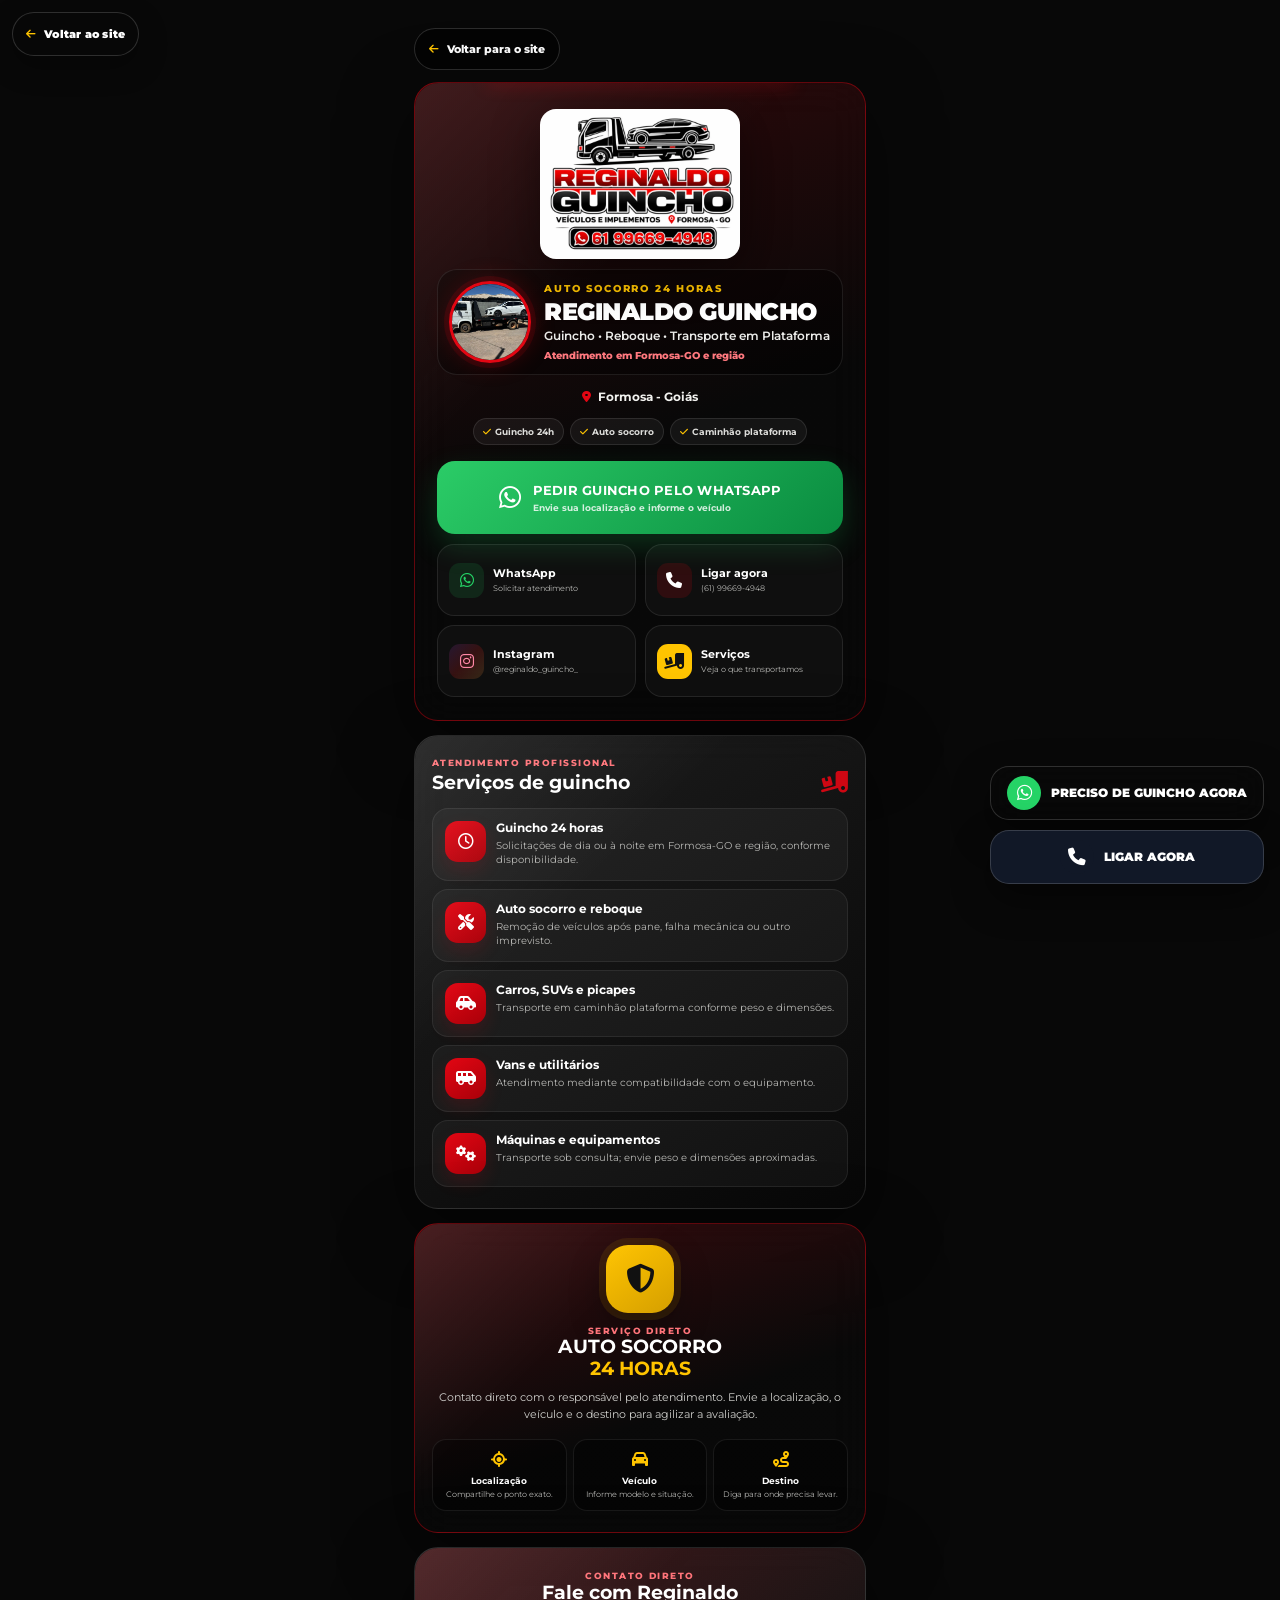
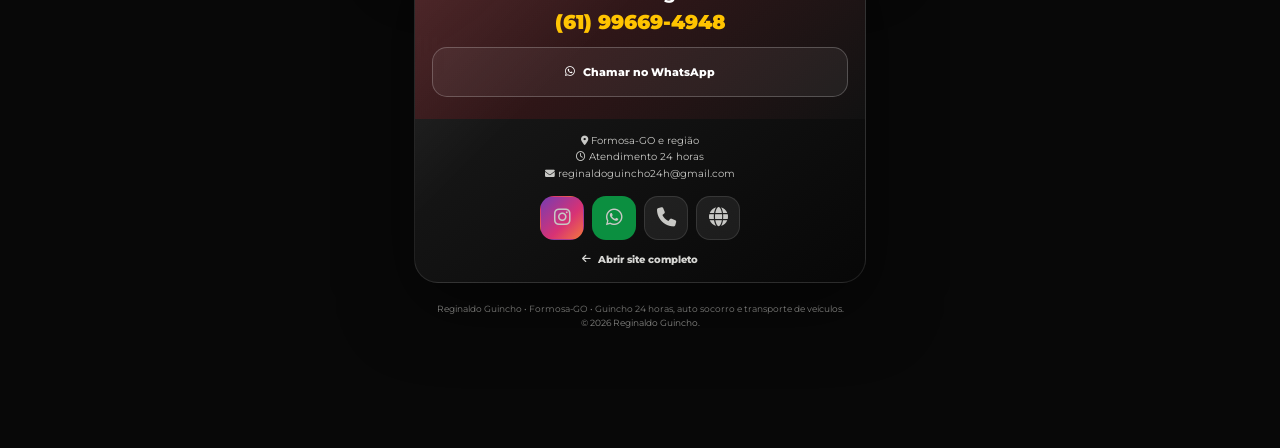
==== commit 6b28fefc: "Adiciona voltar para home, email e preview social na bio" ====
--- a/bio/index.html
+++ b/bio/index.html
@@ -1 +1,111 @@
-<!doctype html><html lang="pt-BR"><head><meta charset="utf-8"><meta name="viewport" content="width=device-width,initial-scale=1,viewport-fit=cover"><title>Reginaldo Guincho | Bio Oficial | Guincho 24h Formosa-GO</title><meta name="description" content="Bio oficial do Reginaldo Guincho em Formosa-GO. Guincho 24 horas, auto socorro, reboque e transporte. Telefone e WhatsApp: (61) 99669-4948. Instagram @reginaldo_guincho_."><meta name="robots" content="index,follow,max-image-preview:large"><meta name="theme-color" content="#070707"><link rel="canonical" href="/bio/"><meta property="og:type" content="profile"><meta property="og:locale" content="pt_BR"><meta property="og:title" content="Reginaldo Guincho | Bio e Contatos"><meta property="og:description" content="Guincho 24h e auto socorro em Formosa-GO. (61) 99669-4948."><meta property="og:image" content="/assets/logo-reginaldo-guincho.webp"><link rel="icon" href="/assets/favicon-32.png"><link rel="preconnect" href="https://fonts.googleapis.com"><link rel="preconnect" href="https://fonts.gstatic.com" crossorigin><link rel="preconnect" href="https://cdnjs.cloudflare.com" crossorigin><link href="https://fonts.googleapis.com/css2?family=Montserrat:wght@400;500;600;700;800;900&display=swap" rel="stylesheet"><link rel="stylesheet" href="https://cdnjs.cloudflare.com/ajax/libs/font-awesome/6.5.2/css/all.min.css"><link rel="stylesheet" href="/bio/bio.css"><style>.bio-logo{width:200px!important;height:150px!important;max-width:200px!important;max-height:200px!important;object-fit:contain!important;object-position:center!important;margin:0 auto 10px!important}@media(max-width:420px){.bio-logo{width:180px!important;height:135px!important;max-width:180px!important;max-height:180px!important}}</style><script type="application/ld+json">{"@context":"https://schema.org","@type":"ProfilePage","name":"Bio Reginaldo Guincho","mainEntity":{"@type":"AutomotiveBusiness","name":"Reginaldo Guincho","telephone":"+55 61 99669-4948","description":"Guincho 24 horas, auto socorro, reboque e transporte de veículos em Formosa-GO e região.","areaServed":"Formosa-GO e região","sameAs":["https://www.instagram.com/reginaldo_guincho_"]}}</script></head><body><main class="bio-app"><header class="bio-glass bio-hero reveal visible"><img class="bio-logo" src="/assets/logo-reginaldo-guincho.webp" alt="Reginaldo Guincho - Veículos e Implementos" width="200" height="150"><div class="bio-identity"><div class="bio-avatar"><img src="/assets/hero-carro.webp" alt="Caminhão plataforma do Reginaldo Guincho"></div><div><div class="bio-eyebrow">Auto Socorro 24 Horas</div><h1>REGINALDO GUINCHO</h1><div class="bio-role">Guincho • Reboque • Transporte em Plataforma</div><div class="bio-slogan">Atendimento em Formosa-GO e região</div></div></div><div class="bio-location"><i class="fa-solid fa-location-dot"></i><strong>Formosa - Goiás</strong></div><div class="bio-trust"><span><i class="fa-solid fa-check"></i>Guincho 24h</span><span><i class="fa-solid fa-check"></i>Auto socorro</span><span><i class="fa-solid fa-check"></i>Caminhão plataforma</span></div><a class="bio-cta track-whatsapp track-cta" data-location="bio_main_whatsapp" href="https://wa.me/5561996694948?text=Ol%C3%A1%2C%20Reginaldo!%20Preciso%20de%20um%20guincho.%20Minha%20localiza%C3%A7%C3%A3o%20%C3%A9%3A%20____%20Ve%C3%ADculo%3A%20____" target="_blank" rel="noopener noreferrer" aria-label="Pedir guincho pelo WhatsApp"><i class="fa-brands fa-whatsapp"></i><span><strong>PEDIR GUINCHO PELO WHATSAPP</strong><small>Envie sua localização e informe o veículo</small></span></a><div class="bio-quick"><a class="bio-action wa track-whatsapp" data-location="bio_quick_whatsapp" href="https://wa.me/5561996694948" target="_blank" rel="noopener noreferrer"><span class="icon"><i class="fa-brands fa-whatsapp"></i></span><span><strong>WhatsApp</strong><small>Solicitar atendimento</small></span></a><a class="bio-action track-call" data-location="bio_quick_phone" href="tel:+5561996694948"><span class="icon"><i class="fa-solid fa-phone"></i></span><span><strong>Ligar agora</strong><small>(61) 99669-4948</small></span></a><a class="bio-action ig track-instagram" data-location="bio_quick_instagram" href="https://www.instagram.com/reginaldo_guincho_?utm_source=bio" target="_blank" rel="noopener noreferrer"><span class="icon"><i class="fa-brands fa-instagram"></i></span><span><strong>Instagram</strong><small>@reginaldo_guincho_</small></span></a><a class="bio-action service" href="/servicos/"><span class="icon"><i class="fa-solid fa-truck-ramp-box"></i></span><span><strong>Serviços</strong><small>Veja o que transportamos</small></span></a></div></header><section class="bio-glass bio-section reveal" id="servicos"><div class="bio-section-head"><div><div class="bio-kicker">Atendimento profissional</div><h2>Serviços de guincho</h2></div><i class="fa-solid fa-truck-ramp-box"></i></div><div class="bio-service-list"><article class="bio-service"><span class="bio-service-icon"><i class="fa-regular fa-clock"></i></span><div><h3>Guincho 24 horas</h3><p>Solicitações de dia ou à noite em Formosa-GO e região, conforme disponibilidade.</p></div></article><article class="bio-service"><span class="bio-service-icon"><i class="fa-solid fa-screwdriver-wrench"></i></span><div><h3>Auto socorro e reboque</h3><p>Remoção de veículos após pane, falha mecânica ou outro imprevisto.</p></div></article><article class="bio-service"><span class="bio-service-icon"><i class="fa-solid fa-car-side"></i></span><div><h3>Carros, SUVs e picapes</h3><p>Transporte em caminhão plataforma conforme peso e dimensões.</p></div></article><article class="bio-service"><span class="bio-service-icon"><i class="fa-solid fa-van-shuttle"></i></span><div><h3>Vans e utilitários</h3><p>Atendimento mediante compatibilidade com o equipamento.</p></div></article><article class="bio-service"><span class="bio-service-icon"><i class="fa-solid fa-gears"></i></span><div><h3>Máquinas e equipamentos</h3><p>Transporte sob consulta; envie peso e dimensões aproximadas.</p></div></article></div></section><section class="bio-glass bio-section bio-feature reveal"><div class="bio-feature-icon"><i class="fa-solid fa-shield-halved"></i></div><div class="bio-kicker">Serviço direto</div><h2>AUTO SOCORRO <span>24 HORAS</span></h2><p>Contato direto com o responsável pelo atendimento. Envie a localização, o veículo e o destino para agilizar a avaliação.</p><div class="bio-benefits"><div class="bio-benefit"><i class="fa-solid fa-location-crosshairs"></i><strong>Localização</strong><small>Compartilhe o ponto exato.</small></div><div class="bio-benefit"><i class="fa-solid fa-car"></i><strong>Veículo</strong><small>Informe modelo e situação.</small></div><div class="bio-benefit"><i class="fa-solid fa-route"></i><strong>Destino</strong><small>Diga para onde precisa levar.</small></div></div></section><section class="bio-glass bio-section bio-contact reveal"><div class="bio-contact-top"><div class="bio-kicker">Contato direto</div><h2>Fale com Reginaldo</h2><a class="bio-phone track-call" data-location="bio_contact_phone" href="tel:+5561996694948">(61) 99669-4948</a><a class="bio-outline track-whatsapp" data-location="bio_contact_whatsapp" href="https://wa.me/5561996694948" target="_blank" rel="noopener noreferrer"><i class="fa-brands fa-whatsapp"></i> Chamar no WhatsApp</a></div><div class="bio-contact-meta"><div><i class="fa-solid fa-location-dot"></i> Formosa-GO e região</div><div><i class="fa-regular fa-clock"></i> Atendimento 24 horas</div><div class="bio-socials" aria-label="Redes sociais e contato"><a class="instagram track-instagram" data-location="bio_social_instagram" href="https://www.instagram.com/reginaldo_guincho_?utm_source=bio" target="_blank" rel="noopener noreferrer" aria-label="Instagram"><i class="fa-brands fa-instagram"></i></a><a class="whatsapp track-whatsapp" data-location="bio_social_whatsapp" href="https://wa.me/5561996694948" target="_blank" rel="noopener noreferrer" aria-label="WhatsApp"><i class="fa-brands fa-whatsapp"></i></a><a class="track-call" data-location="bio_social_phone" href="tel:+5561996694948" aria-label="Telefone"><i class="fa-solid fa-phone"></i></a><a href="/" aria-label="Site completo"><i class="fa-solid fa-globe"></i></a></div><a class="bio-home-link" href="/"><i class="fa-solid fa-arrow-left"></i> Abrir site completo</a></div></section><footer class="bio-footer">Reginaldo Guincho • Formosa-GO • Guincho 24 horas, auto socorro e transporte de veículos.<br>© <span id="current-year">2026</span> Reginaldo Guincho.</footer></main><div class="bio-floating-stack"><a class="bio-floating track-whatsapp track-cta" data-location="bio_floating_whatsapp" href="https://wa.me/5561996694948?text=Ol%C3%A1%2C%20Reginaldo!%20Preciso%20de%20guincho." target="_blank" rel="noopener noreferrer"><i class="fa-brands fa-whatsapp"></i> PRECISO DE GUINCHO AGORA</a><a class="bio-floating bio-floating-phone track-call" data-location="bio_floating_phone" href="tel:+5561996694948"><i class="fa-solid fa-phone"></i> LIGAR AGORA</a></div><script src="/script.js" defer></script></body></html>+<!doctype html>
+<html lang="pt-BR">
+<head>
+  <meta charset="utf-8">
+  <meta name="viewport" content="width=device-width,initial-scale=1,viewport-fit=cover">
+  <title>Reginaldo Guincho | Bio Oficial | Guincho 24h Formosa-GO</title>
+  <meta name="description" content="Bio oficial do Reginaldo Guincho em Formosa-GO. Guincho 24 horas, auto socorro, reboque e transporte. Telefone e WhatsApp: (61) 99669-4948. Instagram @reginaldo_guincho_.">
+  <meta name="robots" content="index,follow,max-image-preview:large">
+  <meta name="theme-color" content="#070707">
+  <link rel="canonical" href="https://reginaldo-guincho.vercel.app/bio/">
+  <meta property="og:type" content="profile"><meta property="og:locale" content="pt_BR"><meta property="og:site_name" content="Reginaldo Guincho"><meta property="og:title" content="Reginaldo Guincho | Bio e Contatos"><meta property="og:description" content="Guincho 24h e auto socorro em Formosa-GO. (61) 99669-4948."><meta property="og:image" content="https://reginaldo-guincho.vercel.app/og-reginaldo-guincho-24h-v2.jpg"><meta property="og:image:alt" content="Reginaldo Guincho 24 Horas em Formosa - GO"><meta property="og:url" content="https://reginaldo-guincho.vercel.app/bio/"><meta name="twitter:card" content="summary_large_image"><meta name="twitter:image" content="https://reginaldo-guincho.vercel.app/og-reginaldo-guincho-24h-v2.jpg">
+  <link rel="icon" href="/assets/favicon-32.png">
+  <link rel="preconnect" href="https://fonts.googleapis.com"><link rel="preconnect" href="https://fonts.gstatic.com" crossorigin><link rel="preconnect" href="https://cdnjs.cloudflare.com" crossorigin>
+  <link href="https://fonts.googleapis.com/css2?family=Montserrat:wght@400;500;600;700;800;900&display=swap" rel="stylesheet">
+  <link rel="stylesheet" href="https://cdnjs.cloudflare.com/ajax/libs/font-awesome/6.5.2/css/all.min.css">
+  <link rel="stylesheet" href="/bio/bio.css">
+  <style>.bio-logo{width:200px!important;height:150px!important;max-width:200px!important;max-height:200px!important;object-fit:contain!important;object-position:center!important;margin:0 auto 10px!important}.bio-back-home{display:inline-flex;align-items:center;gap:8px;min-height:42px;margin:0 0 12px;padding:0 14px;border:1px solid rgba(255,255,255,.16);border-radius:999px;color:#fff;background:rgba(0,0,0,.38);font-size:.68rem;font-weight:800;backdrop-filter:blur(12px)}.bio-back-home i{color:#ffc400}@media(max-width:420px){.bio-logo{width:180px!important;height:135px!important;max-width:180px!important;max-height:180px!important}.bio-back-home{min-height:40px}}</style>
+  <script type="application/ld+json">{"@context":"https://schema.org","@type":"ProfilePage","name":"Bio Reginaldo Guincho","mainEntity":{"@type":"AutomotiveBusiness","name":"Reginaldo Guincho","telephone":"+55 61 99669-4948","email":"reginaldoguincho24h@gmail.com","description":"Guincho 24 horas, auto socorro, reboque e transporte de veículos em Formosa-GO e região.","areaServed":"Formosa-GO e região","sameAs":["https://www.instagram.com/reginaldo_guincho_"]}}</script>
+</head>
+<body>
+  <main class="bio-app">
+    <a class="bio-back-home" href="/" aria-label="Voltar para a página inicial"><i class="fa-solid fa-arrow-left"></i> Voltar para o site</a>
+    <header class="bio-glass bio-hero reveal visible">
+      <img class="bio-logo" src="/assets/logo-reginaldo-guincho.webp" alt="Reginaldo Guincho - Veículos e Implementos" width="200" height="150">
+
+      <div class="bio-identity">
+        <div class="bio-avatar"><img src="/assets/hero-carro.webp" alt="Caminhão plataforma do Reginaldo Guincho"></div>
+        <div>
+          <div class="bio-eyebrow">Auto Socorro 24 Horas</div>
+          <h1>REGINALDO GUINCHO</h1>
+          <div class="bio-role">Guincho • Reboque • Transporte em Plataforma</div>
+          <div class="bio-slogan">Atendimento em Formosa-GO e região</div>
+        </div>
+      </div>
+
+      <div class="bio-location"><i class="fa-solid fa-location-dot"></i><strong>Formosa - Goiás</strong></div>
+
+      <div class="bio-trust">
+        <span><i class="fa-solid fa-check"></i>Guincho 24h</span>
+        <span><i class="fa-solid fa-check"></i>Auto socorro</span>
+        <span><i class="fa-solid fa-check"></i>Caminhão plataforma</span>
+      </div>
+
+      <a class="bio-cta track-whatsapp track-cta" data-location="bio_main_whatsapp" href="https://wa.me/5561996694948?text=Ol%C3%A1%2C%20Reginaldo!%20Preciso%20de%20um%20guincho.%20Minha%20localiza%C3%A7%C3%A3o%20%C3%A9%3A%20____%20Ve%C3%ADculo%3A%20____" target="_blank" rel="noopener noreferrer" aria-label="Pedir guincho pelo WhatsApp">
+        <i class="fa-brands fa-whatsapp"></i>
+        <span><strong>PEDIR GUINCHO PELO WHATSAPP</strong><small>Envie sua localização e informe o veículo</small></span>
+      </a>
+
+      <div class="bio-quick">
+        <a class="bio-action wa track-whatsapp" data-location="bio_quick_whatsapp" href="https://wa.me/5561996694948" target="_blank" rel="noopener noreferrer"><span class="icon"><i class="fa-brands fa-whatsapp"></i></span><span><strong>WhatsApp</strong><small>Solicitar atendimento</small></span></a>
+        <a class="bio-action track-call" data-location="bio_quick_phone" href="tel:+5561996694948"><span class="icon"><i class="fa-solid fa-phone"></i></span><span><strong>Ligar agora</strong><small>(61) 99669-4948</small></span></a>
+        <a class="bio-action ig track-instagram" data-location="bio_quick_instagram" href="https://www.instagram.com/reginaldo_guincho_?utm_source=bio" target="_blank" rel="noopener noreferrer"><span class="icon"><i class="fa-brands fa-instagram"></i></span><span><strong>Instagram</strong><small>@reginaldo_guincho_</small></span></a>
+        <a class="bio-action service" href="/servicos/"><span class="icon"><i class="fa-solid fa-truck-ramp-box"></i></span><span><strong>Serviços</strong><small>Veja o que transportamos</small></span></a>
+      </div>
+    </header>
+
+    <section class="bio-glass bio-section reveal" id="servicos">
+      <div class="bio-section-head"><div><div class="bio-kicker">Atendimento profissional</div><h2>Serviços de guincho</h2></div><i class="fa-solid fa-truck-ramp-box"></i></div>
+      <div class="bio-service-list">
+        <article class="bio-service"><span class="bio-service-icon"><i class="fa-regular fa-clock"></i></span><div><h3>Guincho 24 horas</h3><p>Solicitações de dia ou à noite em Formosa-GO e região, conforme disponibilidade.</p></div></article>
+        <article class="bio-service"><span class="bio-service-icon"><i class="fa-solid fa-screwdriver-wrench"></i></span><div><h3>Auto socorro e reboque</h3><p>Remoção de veículos após pane, falha mecânica ou outro imprevisto.</p></div></article>
+        <article class="bio-service"><span class="bio-service-icon"><i class="fa-solid fa-car-side"></i></span><div><h3>Carros, SUVs e picapes</h3><p>Transporte em caminhão plataforma conforme peso e dimensões.</p></div></article>
+        <article class="bio-service"><span class="bio-service-icon"><i class="fa-solid fa-van-shuttle"></i></span><div><h3>Vans e utilitários</h3><p>Atendimento mediante compatibilidade com o equipamento.</p></div></article>
+        <article class="bio-service"><span class="bio-service-icon"><i class="fa-solid fa-gears"></i></span><div><h3>Máquinas e equipamentos</h3><p>Transporte sob consulta; envie peso e dimensões aproximadas.</p></div></article>
+      </div>
+    </section>
+
+    <section class="bio-glass bio-section bio-feature reveal">
+      <div class="bio-feature-icon"><i class="fa-solid fa-shield-halved"></i></div>
+      <div class="bio-kicker">Serviço direto</div>
+      <h2>AUTO SOCORRO <span>24 HORAS</span></h2>
+      <p>Contato direto com o responsável pelo atendimento. Envie a localização, o veículo e o destino para agilizar a avaliação.</p>
+      <div class="bio-benefits">
+        <div class="bio-benefit"><i class="fa-solid fa-location-crosshairs"></i><strong>Localização</strong><small>Compartilhe o ponto exato.</small></div>
+        <div class="bio-benefit"><i class="fa-solid fa-car"></i><strong>Veículo</strong><small>Informe modelo e situação.</small></div>
+        <div class="bio-benefit"><i class="fa-solid fa-route"></i><strong>Destino</strong><small>Diga para onde precisa levar.</small></div>
+      </div>
+    </section>
+
+    <section class="bio-glass bio-section bio-contact reveal">
+      <div class="bio-contact-top">
+        <div class="bio-kicker">Contato direto</div>
+        <h2>Fale com Reginaldo</h2>
+        <a class="bio-phone track-call" data-location="bio_contact_phone" href="tel:+5561996694948">(61) 99669-4948</a>
+        <a class="bio-outline track-whatsapp" data-location="bio_contact_whatsapp" href="https://wa.me/5561996694948" target="_blank" rel="noopener noreferrer"><i class="fa-brands fa-whatsapp"></i> Chamar no WhatsApp</a>
+      </div>
+      <div class="bio-contact-meta">
+        <div><i class="fa-solid fa-location-dot"></i> Formosa-GO e região</div>
+        <div><i class="fa-regular fa-clock"></i> Atendimento 24 horas</div>
+        <div><i class="fa-solid fa-envelope"></i> <a href="mailto:reginaldoguincho24h@gmail.com">reginaldoguincho24h@gmail.com</a></div>
+        <div class="bio-socials" aria-label="Redes sociais e contato">
+          <a class="instagram track-instagram" data-location="bio_social_instagram" href="https://www.instagram.com/reginaldo_guincho_?utm_source=bio" target="_blank" rel="noopener noreferrer" aria-label="Instagram"><i class="fa-brands fa-instagram"></i></a>
+          <a class="whatsapp track-whatsapp" data-location="bio_social_whatsapp" href="https://wa.me/5561996694948" target="_blank" rel="noopener noreferrer" aria-label="WhatsApp"><i class="fa-brands fa-whatsapp"></i></a>
+          <a class="track-call" data-location="bio_social_phone" href="tel:+5561996694948" aria-label="Telefone"><i class="fa-solid fa-phone"></i></a>
+          <a href="/" aria-label="Site completo"><i class="fa-solid fa-globe"></i></a>
+        </div>
+        <a class="bio-home-link" href="/"><i class="fa-solid fa-arrow-left"></i> Abrir site completo</a>
+      </div>
+    </section>
+
+    <footer class="bio-footer">
+      Reginaldo Guincho • Formosa-GO • Guincho 24 horas, auto socorro e transporte de veículos.<br>
+      © <span id="current-year">2026</span> Reginaldo Guincho.
+    </footer>
+  </main>
+
+  <div class="bio-floating-stack"><a class="bio-floating track-whatsapp track-cta" data-location="bio_floating_whatsapp" href="https://wa.me/5561996694948?text=Ol%C3%A1%2C%20Reginaldo!%20Preciso%20de%20guincho." target="_blank" rel="noopener noreferrer"><i class="fa-brands fa-whatsapp"></i> PRECISO DE GUINCHO AGORA</a><a class="bio-floating bio-floating-phone track-call" data-location="bio_floating_phone" href="tel:+5561996694948"><i class="fa-solid fa-phone"></i> LIGAR AGORA</a></div>
+
+  <script src="/script.js" defer></script>
+</body>
+</html>
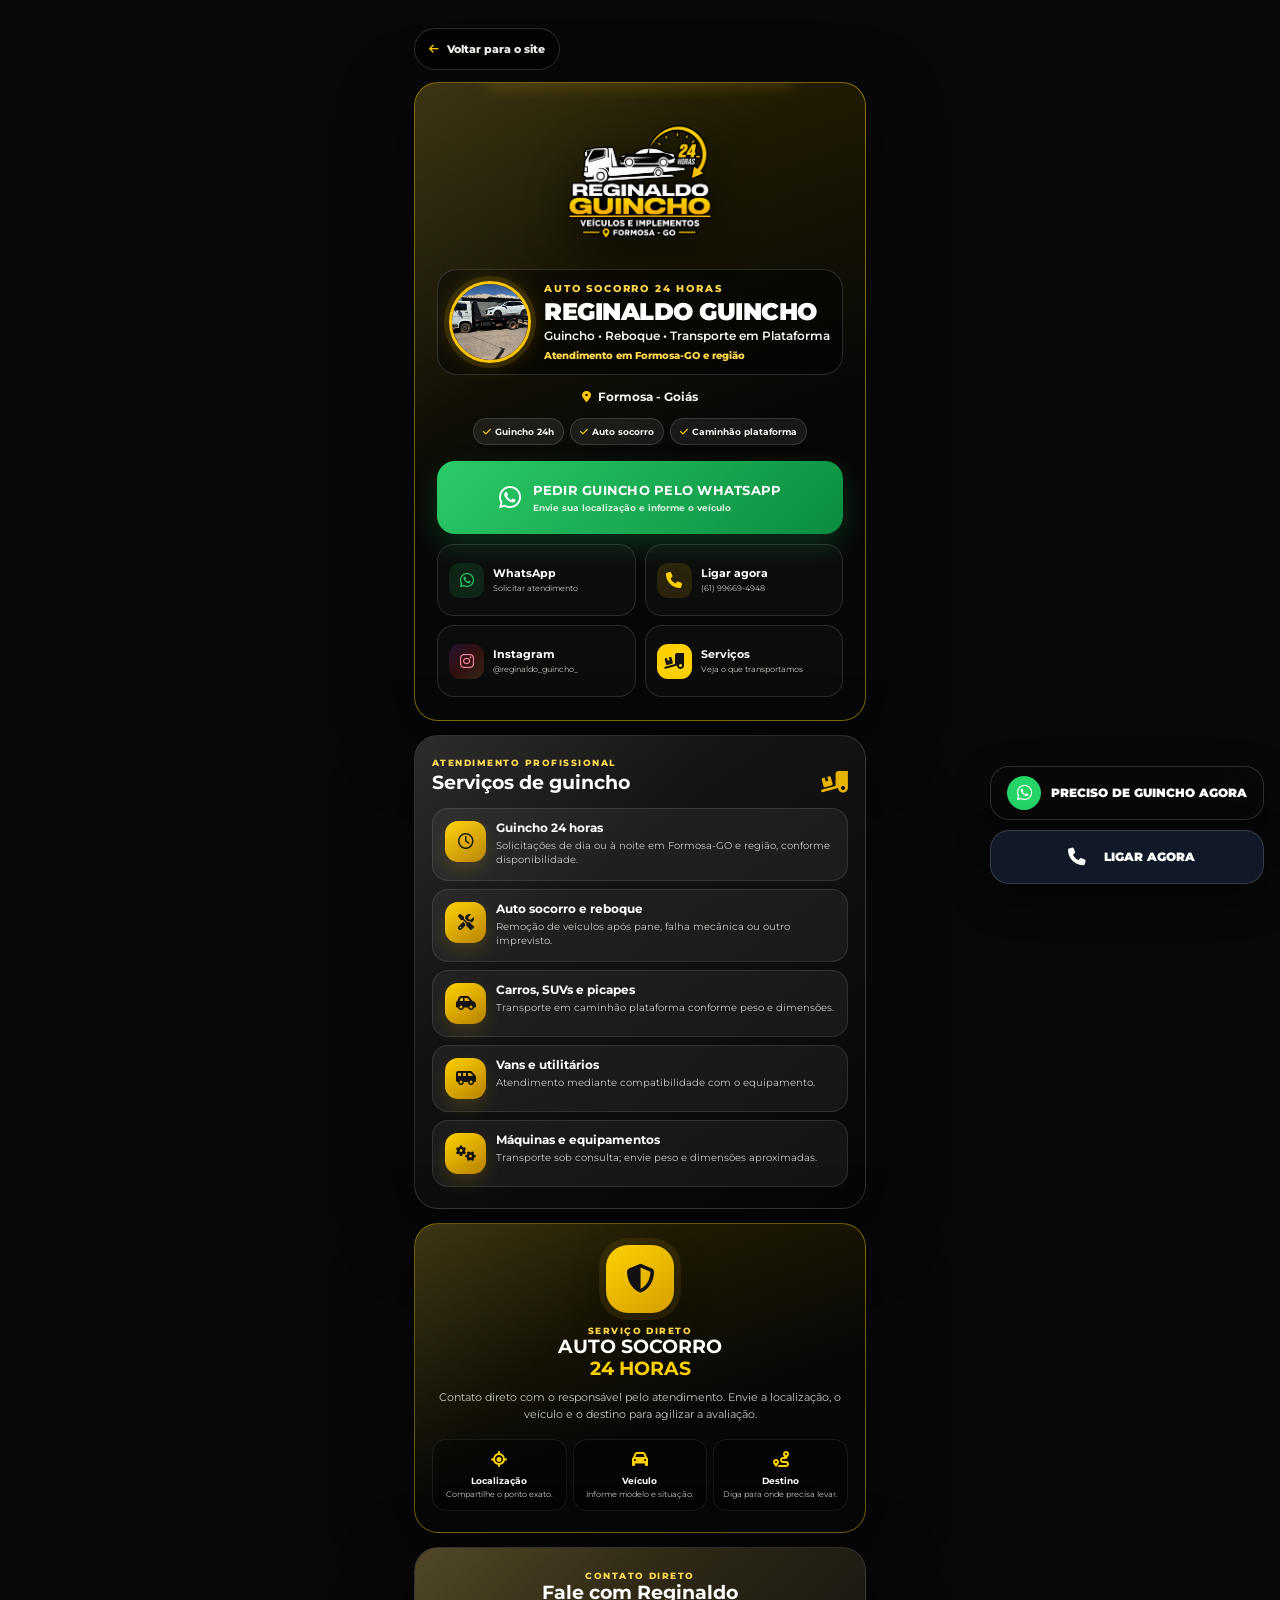
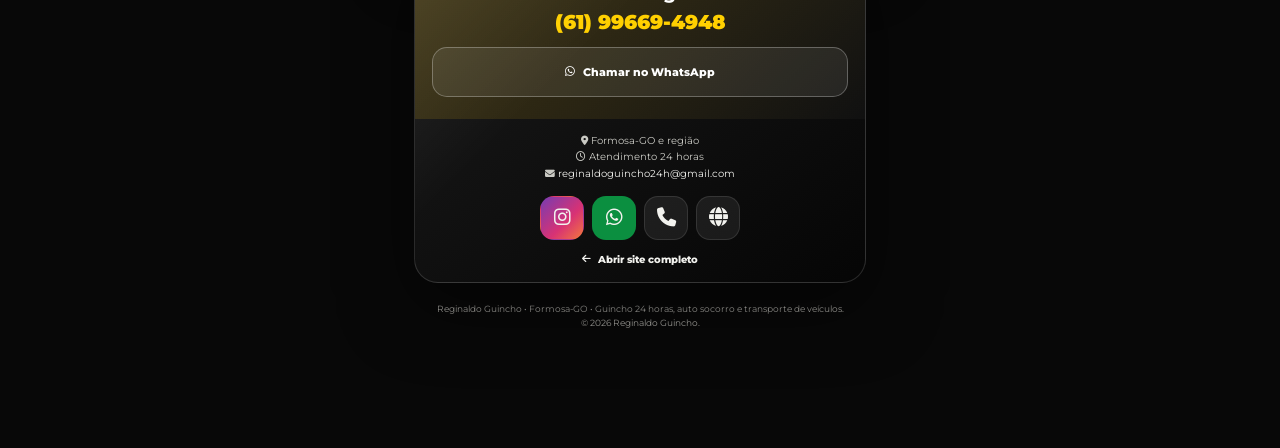
==== commit 89cf35e8: "seo: noindex bio and normalize canonical URLs" ====
--- a/bio/index.html
+++ b/bio/index.html
@@ -3,12 +3,12 @@
 <head>
   <meta charset="utf-8">
   <meta name="viewport" content="width=device-width,initial-scale=1,viewport-fit=cover">
-  <title>Reginaldo Guincho | Bio Oficial | Guincho 24h Formosa-GO</title>
-  <meta name="description" content="Bio oficial do Reginaldo Guincho em Formosa-GO. Guincho 24 horas, auto socorro, reboque e transporte. Telefone e WhatsApp: (61) 99669-4948. Instagram @reginaldo_guincho_.">
-  <meta name="robots" content="index,follow,max-image-preview:large">
+  <title>Reginaldo Guincho | Contato rápido</title>
+  <meta name="description" content="Contato rápido do Reginaldo Guincho em Formosa-GO. Telefone, WhatsApp, Instagram e acesso aos serviços.">
+  <meta name="robots" content="noindex,follow">
   <meta name="theme-color" content="#070707">
-  <link rel="canonical" href="https://reginaldo-guincho.vercel.app/bio/">
-  <meta property="og:type" content="profile"><meta property="og:locale" content="pt_BR"><meta property="og:site_name" content="Reginaldo Guincho"><meta property="og:title" content="Reginaldo Guincho | Bio e Contatos"><meta property="og:description" content="Guincho 24h e auto socorro em Formosa-GO. (61) 99669-4948."><meta property="og:image" content="https://reginaldo-guincho.vercel.app/og-reginaldo-guincho-24h-v2.jpg"><meta property="og:image:alt" content="Reginaldo Guincho 24 Horas em Formosa - GO"><meta property="og:url" content="https://reginaldo-guincho.vercel.app/bio/"><meta name="twitter:card" content="summary_large_image"><meta name="twitter:image" content="https://reginaldo-guincho.vercel.app/og-reginaldo-guincho-24h-v2.jpg">
+  <link rel="canonical" href="https://www.reginaldoguincho.com.br/bio/">
+  <meta property="og:type" content="profile"><meta property="og:locale" content="pt_BR"><meta property="og:site_name" content="Reginaldo Guincho"><meta property="og:title" content="Reginaldo Guincho | Bio e Contatos"><meta property="og:description" content="Guincho 24h e auto socorro em Formosa-GO. (61) 99669-4948."><meta property="og:image" content="https://www.reginaldoguincho.com.br/og-reginaldo-guincho-24h-v2.jpg"><meta property="og:image:alt" content="Reginaldo Guincho 24 Horas em Formosa - GO"><meta property="og:url" content="https://www.reginaldoguincho.com.br/bio/"><meta name="twitter:card" content="summary_large_image"><meta name="twitter:image" content="https://www.reginaldoguincho.com.br/og-reginaldo-guincho-24h-v2.jpg">
   <link rel="icon" href="/assets/favicon-32.png">
   <link rel="preconnect" href="https://fonts.googleapis.com"><link rel="preconnect" href="https://fonts.gstatic.com" crossorigin><link rel="preconnect" href="https://cdnjs.cloudflare.com" crossorigin>
   <link href="https://fonts.googleapis.com/css2?family=Montserrat:wght@400;500;600;700;800;900&display=swap" rel="stylesheet">
